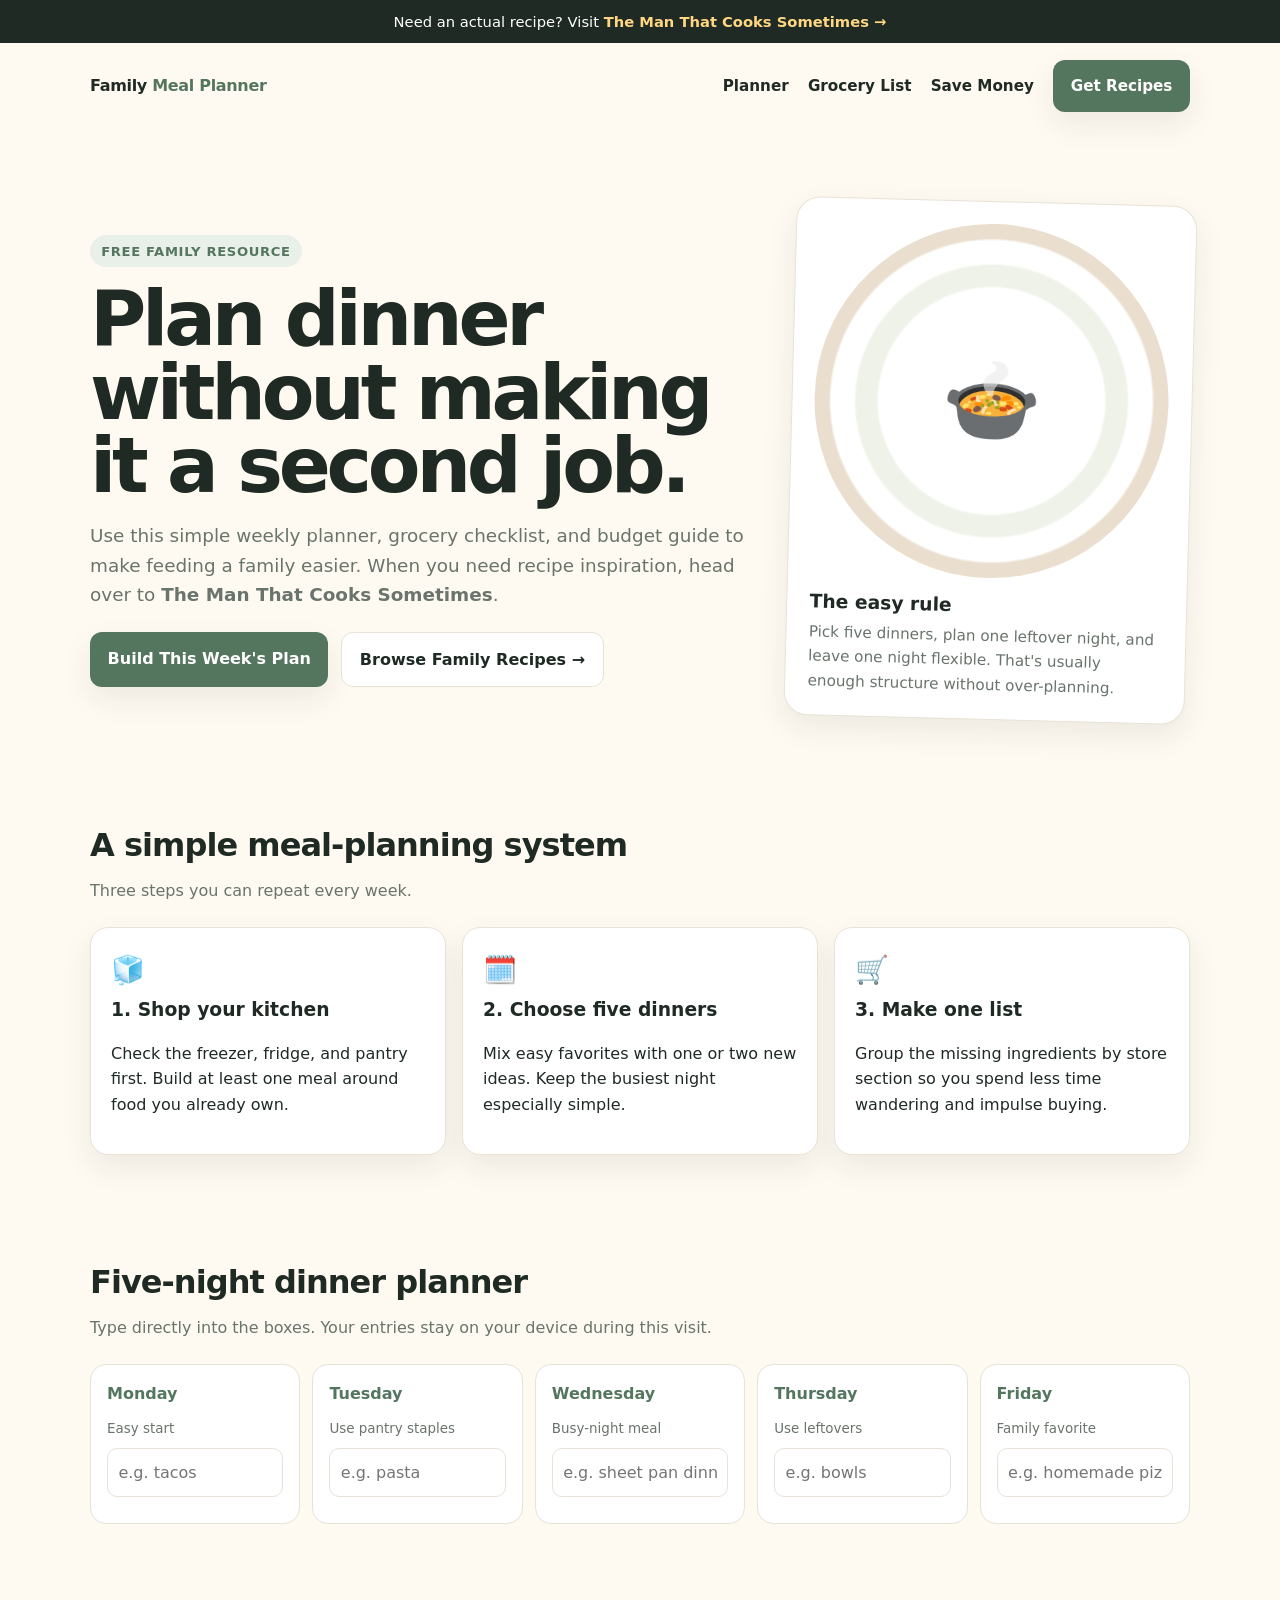
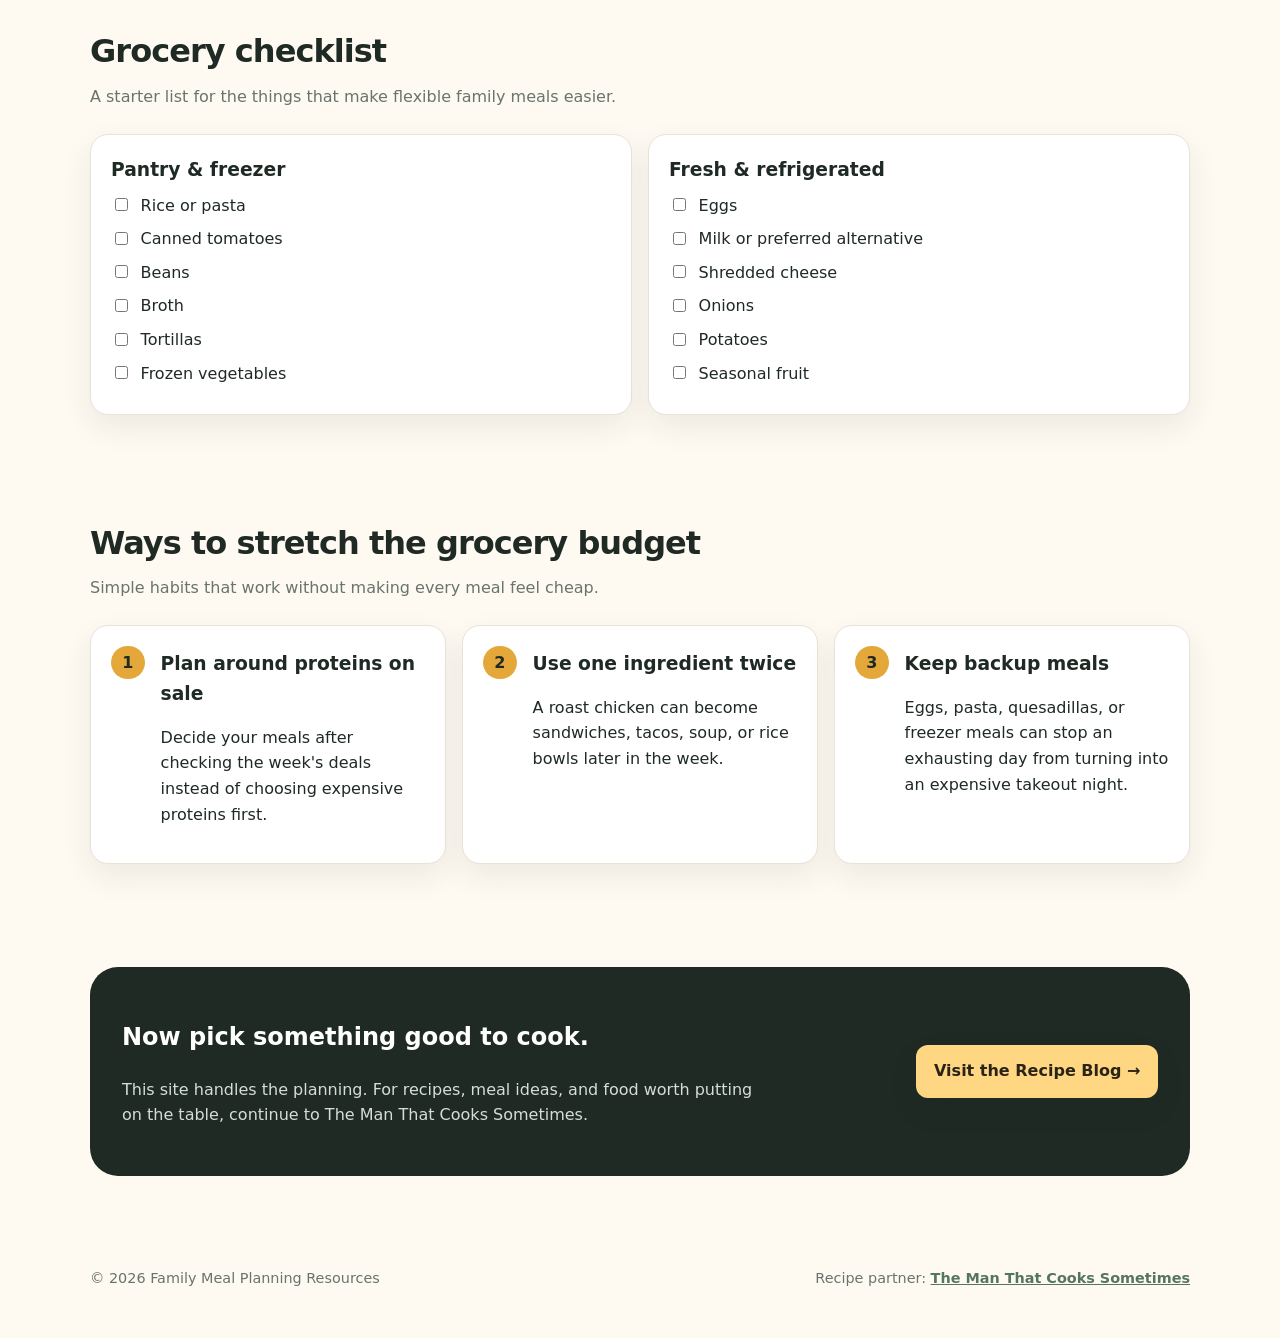
==== index.html @ e5d4d23c "Add files via upload" ====
<!doctype html>
<html lang="en">
<head>
  <meta charset="utf-8" />
  <meta name="viewport" content="width=device-width,initial-scale=1" />
  <title>Family Meal Planning Resources | Easy, Budget-Friendly Weekly Planning</title>
  <meta name="description" content="Free family meal planning resources: a weekly dinner planner, grocery checklist, budget tips, pantry staples, and links to family-friendly recipes." />
  <meta name="robots" content="index,follow" />
  <link rel="canonical" href="https://YOUR-GITHUB-USERNAME.github.io/family-meal-planning/" />
  <meta property="og:title" content="Family Meal Planning Resources" />
  <meta property="og:description" content="Simple, useful tools for planning family meals, saving money, and making grocery shopping easier." />
  <meta property="og:type" content="website" />
  <style>
    :root{--ink:#1f2a24;--muted:#68746c;--cream:#fffaf1;--card:#ffffff;--sage:#55765e;--sage2:#e9f0ea;--gold:#e4a83a;--line:#e8e2d7;--shadow:0 12px 30px rgba(31,42,36,.08)}
    *{box-sizing:border-box}html{scroll-behavior:smooth}body{margin:0;font-family:Inter,ui-sans-serif,system-ui,-apple-system,BlinkMacSystemFont,"Segoe UI",sans-serif;background:var(--cream);color:var(--ink);line-height:1.6}
    a{color:inherit}.wrap{width:min(1100px,92%);margin:auto}.topbar{background:var(--ink);color:#fff;text-align:center;padding:.6rem 1rem;font-size:.92rem}.topbar a{color:#ffd782;font-weight:700;text-decoration:none}
    nav{display:flex;align-items:center;justify-content:space-between;padding:1.1rem 0}.brand{font-weight:900;letter-spacing:-.02em}.brand span{color:var(--sage)}.navlinks{display:flex;gap:1.2rem;align-items:center}.navlinks a{text-decoration:none;font-weight:700;font-size:.95rem}.btn{display:inline-block;background:var(--sage);color:#fff;text-decoration:none;font-weight:800;padding:.85rem 1.1rem;border-radius:12px;box-shadow:var(--shadow)}
    .hero{padding:4.5rem 0 3rem}.hero-grid{display:grid;grid-template-columns:1.25fr .75fr;gap:2rem;align-items:center}.eyebrow{display:inline-block;background:var(--sage2);color:var(--sage);font-weight:900;padding:.35rem .7rem;border-radius:999px;font-size:.82rem;text-transform:uppercase;letter-spacing:.05em}.hero h1{font-size:clamp(2.5rem,6vw,5.2rem);line-height:.96;letter-spacing:-.055em;margin:.9rem 0 1.1rem;max-width:850px}.hero p{font-size:1.15rem;color:var(--muted);max-width:700px}.hero-actions{display:flex;gap:.8rem;flex-wrap:wrap;margin-top:1.4rem}.btn.alt{background:#fff;color:var(--ink);border:1px solid var(--line);box-shadow:none}
    .hero-card{background:var(--card);border:1px solid var(--line);border-radius:24px;padding:1.4rem;box-shadow:var(--shadow);transform:rotate(1.5deg)}.plate{aspect-ratio:1;border-radius:50%;background:radial-gradient(circle at center,#fff 0 45%,#eef2e9 46% 54%,#fff 55% 64%,#eadfcf 65%);display:grid;place-items:center;font-size:5rem}.hero-card h3{margin:.8rem 0 .2rem}.hero-card p{font-size:.95rem;margin:0}
    section{padding:3.2rem 0}.section-title{font-size:2rem;letter-spacing:-.03em;margin:0 0 .4rem}.section-sub{color:var(--muted);margin:0 0 1.5rem}.grid3{display:grid;grid-template-columns:repeat(3,1fr);gap:1rem}.card{background:var(--card);border:1px solid var(--line);border-radius:18px;padding:1.25rem;box-shadow:var(--shadow)}.card h3{margin:.2rem 0 .4rem}.icon{font-size:1.7rem}
    .planner{display:grid;grid-template-columns:repeat(5,1fr);gap:.75rem}.day{background:#fff;border:1px solid var(--line);border-radius:16px;padding:1rem;min-height:160px}.day strong{display:block;color:var(--sage);margin-bottom:.5rem}.day input{width:100%;border:1px solid var(--line);border-radius:10px;padding:.65rem;margin-top:.5rem;font:inherit}.hint{font-size:.84rem;color:var(--muted)}
    .checklist{display:grid;grid-template-columns:repeat(2,1fr);gap:1rem}.group h3{margin-top:0}.check{display:flex;gap:.6rem;align-items:flex-start;margin:.5rem 0}.check input{margin-top:.35rem}
    .tips{counter-reset:tips}.tip{display:flex;gap:1rem;align-items:flex-start}.tip::before{counter-increment:tips;content:counter(tips);flex:0 0 2.1rem;height:2.1rem;border-radius:50%;background:var(--gold);display:grid;place-items:center;font-weight:900}
    .cta{background:var(--ink);color:#fff;border-radius:28px;padding:2rem;display:flex;justify-content:space-between;gap:1.5rem;align-items:center}.cta p{color:#d6ddd8;max-width:650px}.cta .btn{background:#ffd782;color:#2a2418}
    footer{padding:2.5rem 0 3rem;color:var(--muted);font-size:.9rem}.footer-grid{display:flex;justify-content:space-between;gap:1rem;flex-wrap:wrap}.footer-grid a{color:var(--sage);font-weight:700}
    @media(max-width:850px){.hero-grid,.grid3{grid-template-columns:1fr}.planner{grid-template-columns:1fr 1fr}.hero-card{max-width:440px}.navlinks a:not(.btn){display:none}.cta{align-items:flex-start;flex-direction:column}}
    @media(max-width:560px){.planner,.checklist{grid-template-columns:1fr}.hero{padding-top:2rem}.hero h1{font-size:3rem}}
  </style>
</head>
<body>
  <div class="topbar">Need an actual recipe? Visit <a href="https://themanthatcookssometimes.blogspot.com/" target="_blank" rel="noopener">The Man That Cooks Sometimes →</a></div>
  <div class="wrap">
    <nav>
      <div class="brand">Family <span>Meal Planner</span></div>
      <div class="navlinks">
        <a href="#planner">Planner</a><a href="#grocery">Grocery List</a><a href="#tips">Save Money</a>
        <a class="btn" href="https://themanthatcookssometimes.blogspot.com/" target="_blank" rel="noopener">Get Recipes</a>
      </div>
    </nav>
  </div>

  <main>
    <header class="hero">
      <div class="wrap hero-grid">
        <div>
          <span class="eyebrow">Free family resource</span>
          <h1>Plan dinner without making it a second job.</h1>
          <p>Use this simple weekly planner, grocery checklist, and budget guide to make feeding a family easier. When you need recipe inspiration, head over to <strong>The Man That Cooks Sometimes</strong>.</p>
          <div class="hero-actions">
            <a class="btn" href="#planner">Build This Week's Plan</a>
            <a class="btn alt" href="https://themanthatcookssometimes.blogspot.com/" target="_blank" rel="noopener">Browse Family Recipes →</a>
          </div>
        </div>
        <aside class="hero-card">
          <div class="plate" aria-hidden="true">🍲</div>
          <h3>The easy rule</h3>
          <p>Pick five dinners, plan one leftover night, and leave one night flexible. That's usually enough structure without over-planning.</p>
        </aside>
      </div>
    </header>

    <section>
      <div class="wrap">
        <h2 class="section-title">A simple meal-planning system</h2>
        <p class="section-sub">Three steps you can repeat every week.</p>
        <div class="grid3">
          <article class="card"><div class="icon">🧊</div><h3>1. Shop your kitchen</h3><p>Check the freezer, fridge, and pantry first. Build at least one meal around food you already own.</p></article>
          <article class="card"><div class="icon">🗓️</div><h3>2. Choose five dinners</h3><p>Mix easy favorites with one or two new ideas. Keep the busiest night especially simple.</p></article>
          <article class="card"><div class="icon">🛒</div><h3>3. Make one list</h3><p>Group the missing ingredients by store section so you spend less time wandering and impulse buying.</p></article>
        </div>
      </div>
    </section>

    <section id="planner">
      <div class="wrap">
        <h2 class="section-title">Five-night dinner planner</h2>
        <p class="section-sub">Type directly into the boxes. Your entries stay on your device during this visit.</p>
        <div class="planner">
          <div class="day"><strong>Monday</strong><span class="hint">Easy start</span><input aria-label="Monday meal" placeholder="e.g. tacos"></div>
          <div class="day"><strong>Tuesday</strong><span class="hint">Use pantry staples</span><input aria-label="Tuesday meal" placeholder="e.g. pasta"></div>
          <div class="day"><strong>Wednesday</strong><span class="hint">Busy-night meal</span><input aria-label="Wednesday meal" placeholder="e.g. sheet pan dinner"></div>
          <div class="day"><strong>Thursday</strong><span class="hint">Use leftovers</span><input aria-label="Thursday meal" placeholder="e.g. bowls"></div>
          <div class="day"><strong>Friday</strong><span class="hint">Family favorite</span><input aria-label="Friday meal" placeholder="e.g. homemade pizza"></div>
        </div>
      </div>
    </section>

    <section id="grocery">
      <div class="wrap">
        <h2 class="section-title">Grocery checklist</h2>
        <p class="section-sub">A starter list for the things that make flexible family meals easier.</p>
        <div class="checklist">
          <div class="card group"><h3>Pantry & freezer</h3>
            <label class="check"><input type="checkbox"> Rice or pasta</label>
            <label class="check"><input type="checkbox"> Canned tomatoes</label>
            <label class="check"><input type="checkbox"> Beans</label>
            <label class="check"><input type="checkbox"> Broth</label>
            <label class="check"><input type="checkbox"> Tortillas</label>
            <label class="check"><input type="checkbox"> Frozen vegetables</label>
          </div>
          <div class="card group"><h3>Fresh & refrigerated</h3>
            <label class="check"><input type="checkbox"> Eggs</label>
            <label class="check"><input type="checkbox"> Milk or preferred alternative</label>
            <label class="check"><input type="checkbox"> Shredded cheese</label>
            <label class="check"><input type="checkbox"> Onions</label>
            <label class="check"><input type="checkbox"> Potatoes</label>
            <label class="check"><input type="checkbox"> Seasonal fruit</label>
          </div>
        </div>
      </div>
    </section>

    <section id="tips">
      <div class="wrap">
        <h2 class="section-title">Ways to stretch the grocery budget</h2>
        <p class="section-sub">Simple habits that work without making every meal feel cheap.</p>
        <div class="grid3 tips">
          <article class="card tip"><div><h3>Plan around proteins on sale</h3><p>Decide your meals after checking the week's deals instead of choosing expensive proteins first.</p></div></article>
          <article class="card tip"><div><h3>Use one ingredient twice</h3><p>A roast chicken can become sandwiches, tacos, soup, or rice bowls later in the week.</p></div></article>
          <article class="card tip"><div><h3>Keep backup meals</h3><p>Eggs, pasta, quesadillas, or freezer meals can stop an exhausting day from turning into an expensive takeout night.</p></div></article>
        </div>
      </div>
    </section>

    <section>
      <div class="wrap">
        <div class="cta">
          <div><h2>Now pick something good to cook.</h2><p>This site handles the planning. For recipes, meal ideas, and food worth putting on the table, continue to The Man That Cooks Sometimes.</p></div>
          <a class="btn" href="https://themanthatcookssometimes.blogspot.com/" target="_blank" rel="noopener">Visit the Recipe Blog →</a>
        </div>
      </div>
    </section>
  </main>

  <footer>
    <div class="wrap footer-grid">
      <span>© 2026 Family Meal Planning Resources</span>
      <span>Recipe partner: <a href="https://themanthatcookssometimes.blogspot.com/" target="_blank" rel="noopener">The Man That Cooks Sometimes</a></span>
    </div>
  </footer>
</body>
</html>
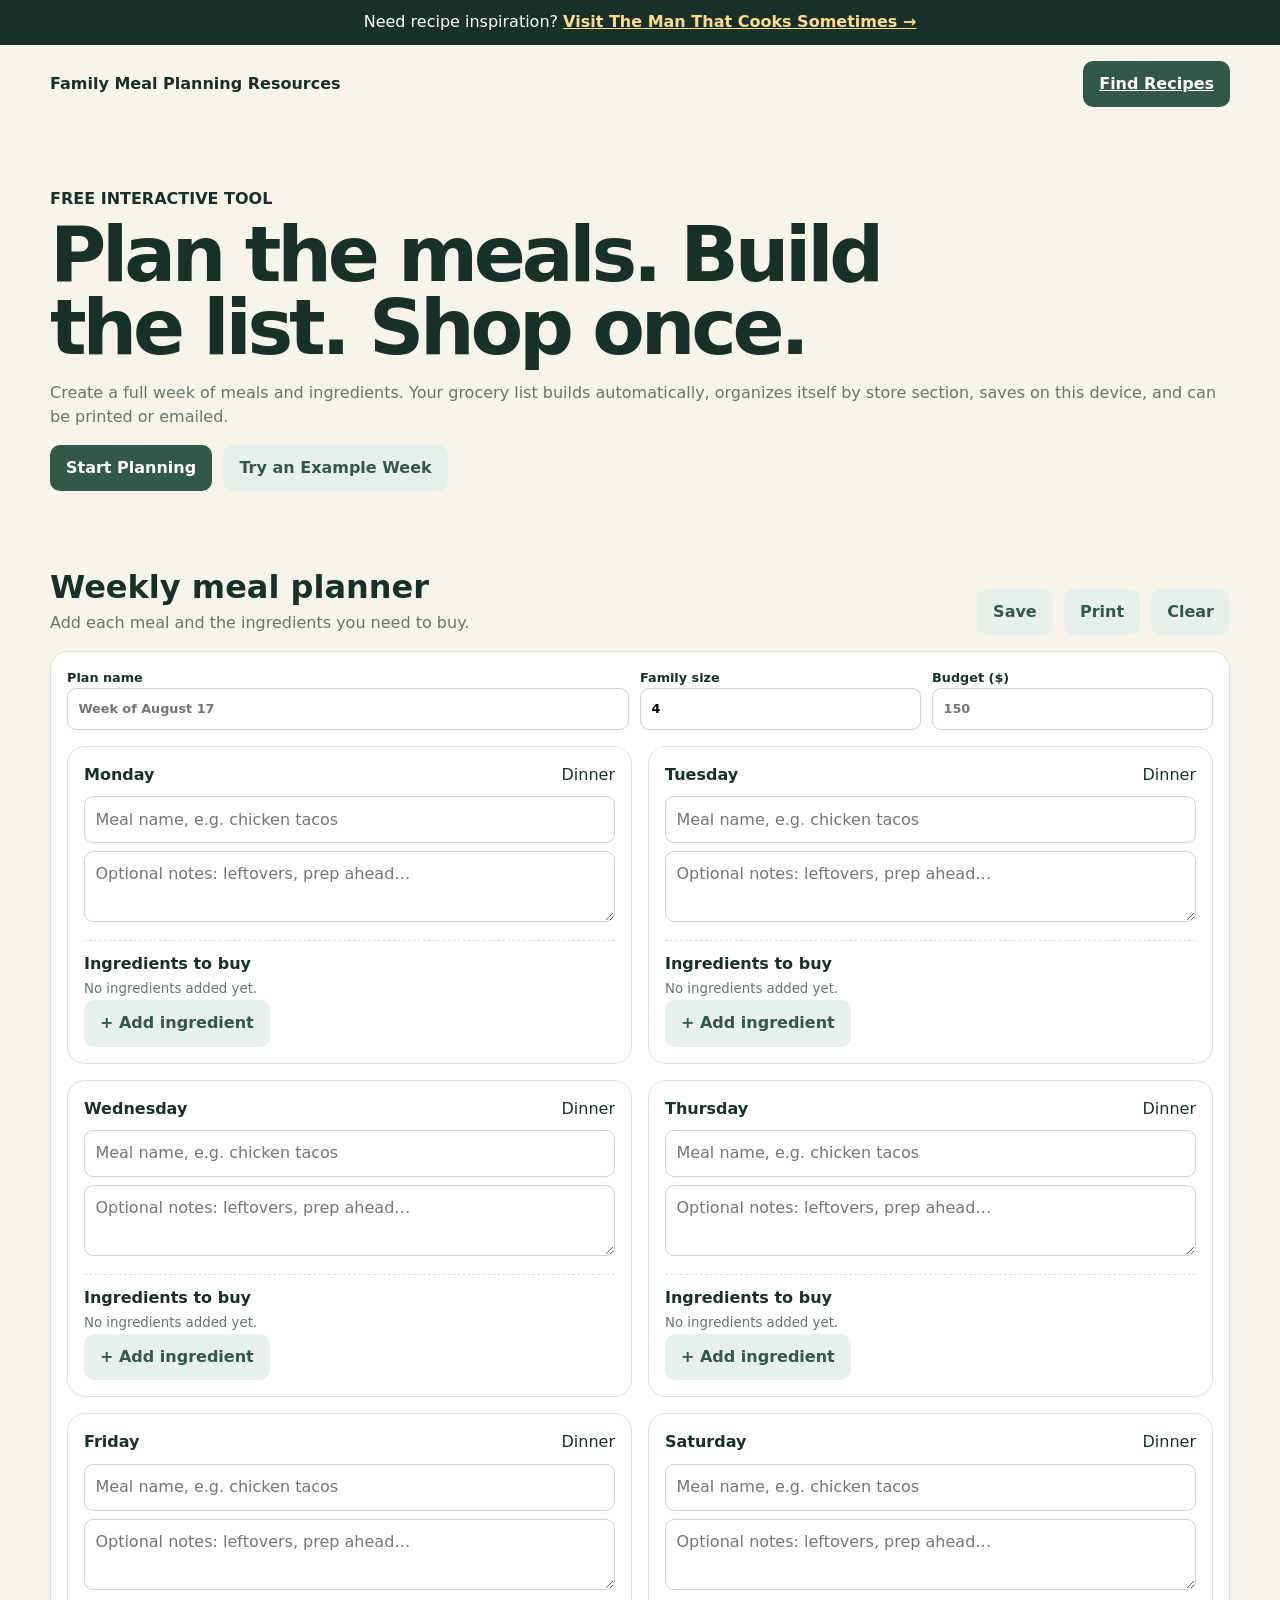
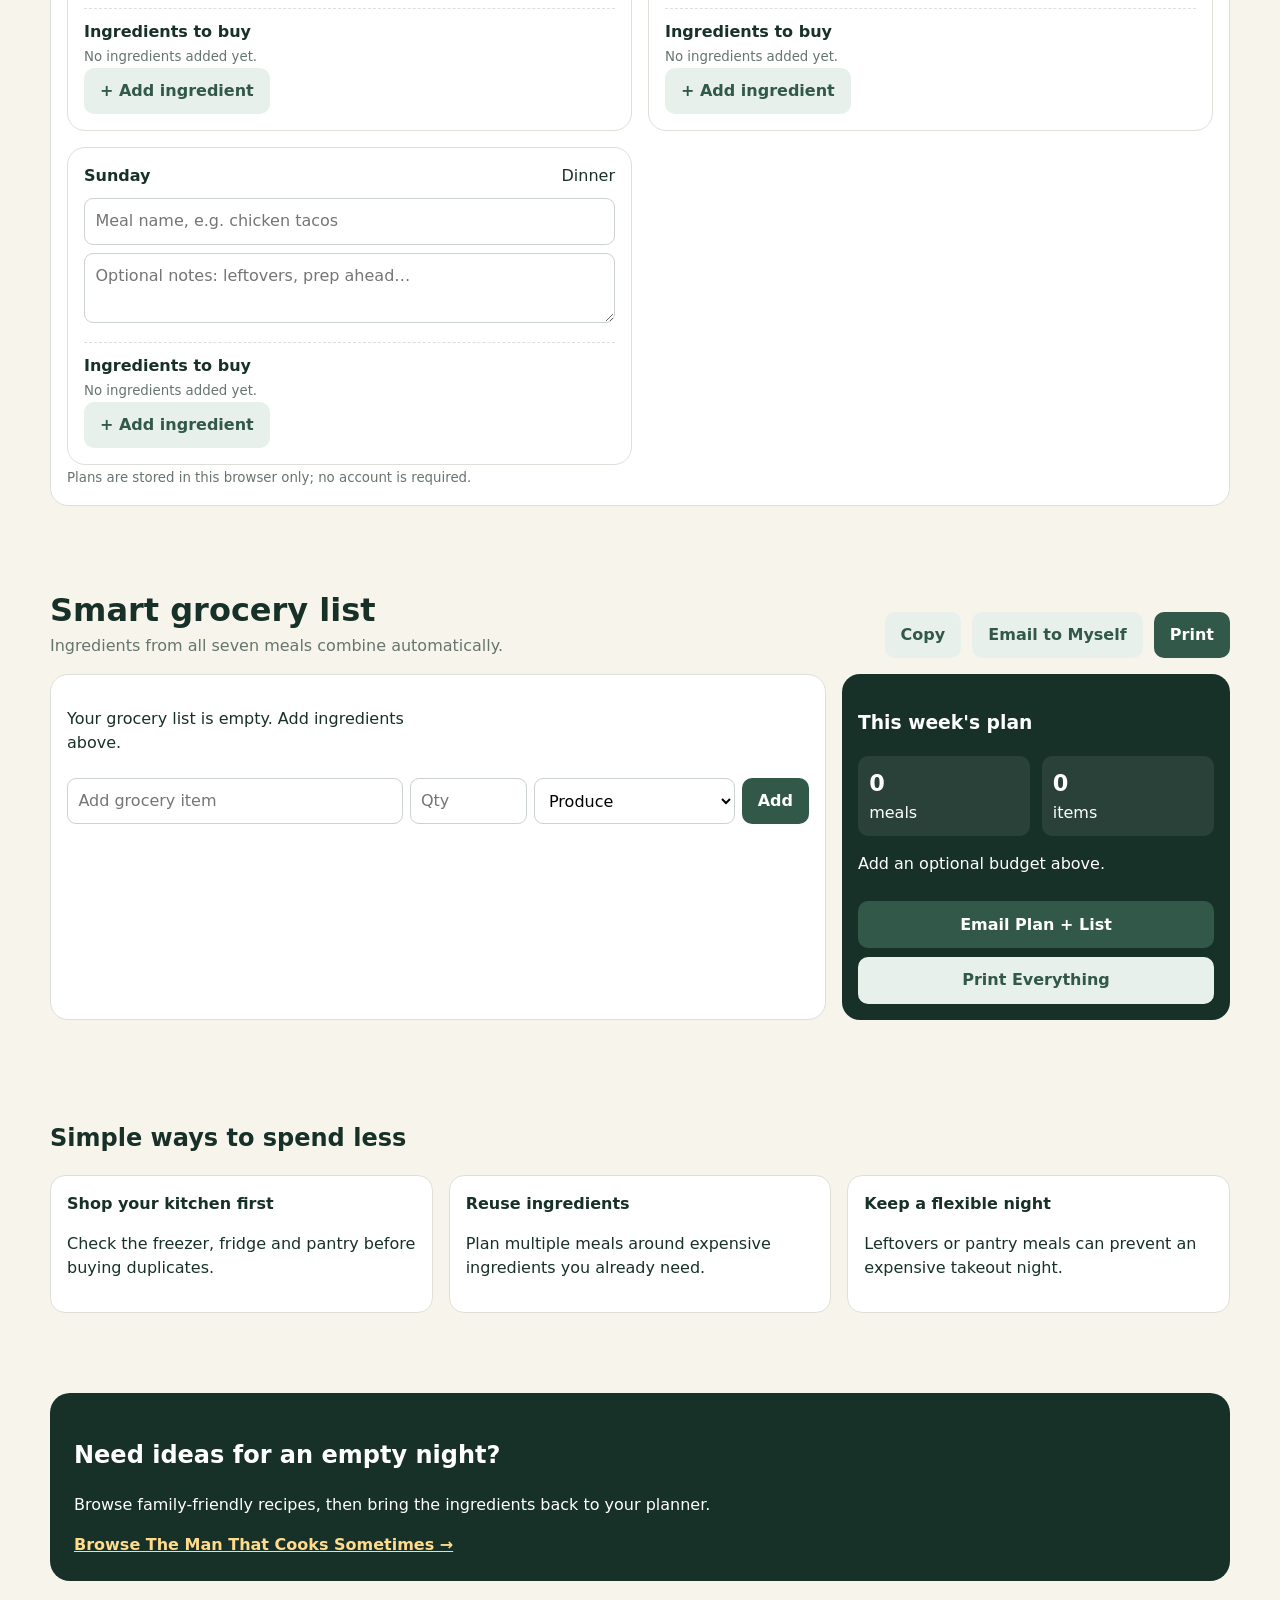
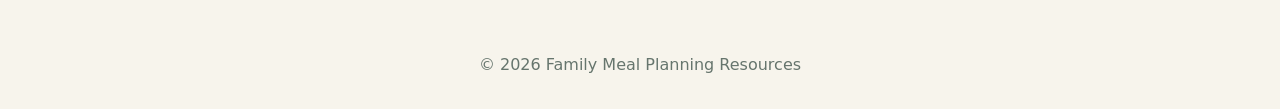
==== commit 1d7a26b7: "Upgrade site to interactive meal planning app" ====
--- a/index.html
+++ b/index.html
@@ -1,142 +1 @@
-<!doctype html>
-<html lang="en">
-<head>
-  <meta charset="utf-8" />
-  <meta name="viewport" content="width=device-width,initial-scale=1" />
-  <title>Family Meal Planning Resources | Easy, Budget-Friendly Weekly Planning</title>
-  <meta name="description" content="Free family meal planning resources: a weekly dinner planner, grocery checklist, budget tips, pantry staples, and links to family-friendly recipes." />
-  <meta name="robots" content="index,follow" />
-  <link rel="canonical" href="https://YOUR-GITHUB-USERNAME.github.io/family-meal-planning/" />
-  <meta property="og:title" content="Family Meal Planning Resources" />
-  <meta property="og:description" content="Simple, useful tools for planning family meals, saving money, and making grocery shopping easier." />
-  <meta property="og:type" content="website" />
-  <style>
-    :root{--ink:#1f2a24;--muted:#68746c;--cream:#fffaf1;--card:#ffffff;--sage:#55765e;--sage2:#e9f0ea;--gold:#e4a83a;--line:#e8e2d7;--shadow:0 12px 30px rgba(31,42,36,.08)}
-    *{box-sizing:border-box}html{scroll-behavior:smooth}body{margin:0;font-family:Inter,ui-sans-serif,system-ui,-apple-system,BlinkMacSystemFont,"Segoe UI",sans-serif;background:var(--cream);color:var(--ink);line-height:1.6}
-    a{color:inherit}.wrap{width:min(1100px,92%);margin:auto}.topbar{background:var(--ink);color:#fff;text-align:center;padding:.6rem 1rem;font-size:.92rem}.topbar a{color:#ffd782;font-weight:700;text-decoration:none}
-    nav{display:flex;align-items:center;justify-content:space-between;padding:1.1rem 0}.brand{font-weight:900;letter-spacing:-.02em}.brand span{color:var(--sage)}.navlinks{display:flex;gap:1.2rem;align-items:center}.navlinks a{text-decoration:none;font-weight:700;font-size:.95rem}.btn{display:inline-block;background:var(--sage);color:#fff;text-decoration:none;font-weight:800;padding:.85rem 1.1rem;border-radius:12px;box-shadow:var(--shadow)}
-    .hero{padding:4.5rem 0 3rem}.hero-grid{display:grid;grid-template-columns:1.25fr .75fr;gap:2rem;align-items:center}.eyebrow{display:inline-block;background:var(--sage2);color:var(--sage);font-weight:900;padding:.35rem .7rem;border-radius:999px;font-size:.82rem;text-transform:uppercase;letter-spacing:.05em}.hero h1{font-size:clamp(2.5rem,6vw,5.2rem);line-height:.96;letter-spacing:-.055em;margin:.9rem 0 1.1rem;max-width:850px}.hero p{font-size:1.15rem;color:var(--muted);max-width:700px}.hero-actions{display:flex;gap:.8rem;flex-wrap:wrap;margin-top:1.4rem}.btn.alt{background:#fff;color:var(--ink);border:1px solid var(--line);box-shadow:none}
-    .hero-card{background:var(--card);border:1px solid var(--line);border-radius:24px;padding:1.4rem;box-shadow:var(--shadow);transform:rotate(1.5deg)}.plate{aspect-ratio:1;border-radius:50%;background:radial-gradient(circle at center,#fff 0 45%,#eef2e9 46% 54%,#fff 55% 64%,#eadfcf 65%);display:grid;place-items:center;font-size:5rem}.hero-card h3{margin:.8rem 0 .2rem}.hero-card p{font-size:.95rem;margin:0}
-    section{padding:3.2rem 0}.section-title{font-size:2rem;letter-spacing:-.03em;margin:0 0 .4rem}.section-sub{color:var(--muted);margin:0 0 1.5rem}.grid3{display:grid;grid-template-columns:repeat(3,1fr);gap:1rem}.card{background:var(--card);border:1px solid var(--line);border-radius:18px;padding:1.25rem;box-shadow:var(--shadow)}.card h3{margin:.2rem 0 .4rem}.icon{font-size:1.7rem}
-    .planner{display:grid;grid-template-columns:repeat(5,1fr);gap:.75rem}.day{background:#fff;border:1px solid var(--line);border-radius:16px;padding:1rem;min-height:160px}.day strong{display:block;color:var(--sage);margin-bottom:.5rem}.day input{width:100%;border:1px solid var(--line);border-radius:10px;padding:.65rem;margin-top:.5rem;font:inherit}.hint{font-size:.84rem;color:var(--muted)}
-    .checklist{display:grid;grid-template-columns:repeat(2,1fr);gap:1rem}.group h3{margin-top:0}.check{display:flex;gap:.6rem;align-items:flex-start;margin:.5rem 0}.check input{margin-top:.35rem}
-    .tips{counter-reset:tips}.tip{display:flex;gap:1rem;align-items:flex-start}.tip::before{counter-increment:tips;content:counter(tips);flex:0 0 2.1rem;height:2.1rem;border-radius:50%;background:var(--gold);display:grid;place-items:center;font-weight:900}
-    .cta{background:var(--ink);color:#fff;border-radius:28px;padding:2rem;display:flex;justify-content:space-between;gap:1.5rem;align-items:center}.cta p{color:#d6ddd8;max-width:650px}.cta .btn{background:#ffd782;color:#2a2418}
-    footer{padding:2.5rem 0 3rem;color:var(--muted);font-size:.9rem}.footer-grid{display:flex;justify-content:space-between;gap:1rem;flex-wrap:wrap}.footer-grid a{color:var(--sage);font-weight:700}
-    @media(max-width:850px){.hero-grid,.grid3{grid-template-columns:1fr}.planner{grid-template-columns:1fr 1fr}.hero-card{max-width:440px}.navlinks a:not(.btn){display:none}.cta{align-items:flex-start;flex-direction:column}}
-    @media(max-width:560px){.planner,.checklist{grid-template-columns:1fr}.hero{padding-top:2rem}.hero h1{font-size:3rem}}
-  </style>
-</head>
-<body>
-  <div class="topbar">Need an actual recipe? Visit <a href="https://themanthatcookssometimes.blogspot.com/" target="_blank" rel="noopener">The Man That Cooks Sometimes →</a></div>
-  <div class="wrap">
-    <nav>
-      <div class="brand">Family <span>Meal Planner</span></div>
-      <div class="navlinks">
-        <a href="#planner">Planner</a><a href="#grocery">Grocery List</a><a href="#tips">Save Money</a>
-        <a class="btn" href="https://themanthatcookssometimes.blogspot.com/" target="_blank" rel="noopener">Get Recipes</a>
-      </div>
-    </nav>
-  </div>
-
-  <main>
-    <header class="hero">
-      <div class="wrap hero-grid">
-        <div>
-          <span class="eyebrow">Free family resource</span>
-          <h1>Plan dinner without making it a second job.</h1>
-          <p>Use this simple weekly planner, grocery checklist, and budget guide to make feeding a family easier. When you need recipe inspiration, head over to <strong>The Man That Cooks Sometimes</strong>.</p>
-          <div class="hero-actions">
-            <a class="btn" href="#planner">Build This Week's Plan</a>
-            <a class="btn alt" href="https://themanthatcookssometimes.blogspot.com/" target="_blank" rel="noopener">Browse Family Recipes →</a>
-          </div>
-        </div>
-        <aside class="hero-card">
-          <div class="plate" aria-hidden="true">🍲</div>
-          <h3>The easy rule</h3>
-          <p>Pick five dinners, plan one leftover night, and leave one night flexible. That's usually enough structure without over-planning.</p>
-        </aside>
-      </div>
-    </header>
-
-    <section>
-      <div class="wrap">
-        <h2 class="section-title">A simple meal-planning system</h2>
-        <p class="section-sub">Three steps you can repeat every week.</p>
-        <div class="grid3">
-          <article class="card"><div class="icon">🧊</div><h3>1. Shop your kitchen</h3><p>Check the freezer, fridge, and pantry first. Build at least one meal around food you already own.</p></article>
-          <article class="card"><div class="icon">🗓️</div><h3>2. Choose five dinners</h3><p>Mix easy favorites with one or two new ideas. Keep the busiest night especially simple.</p></article>
-          <article class="card"><div class="icon">🛒</div><h3>3. Make one list</h3><p>Group the missing ingredients by store section so you spend less time wandering and impulse buying.</p></article>
-        </div>
-      </div>
-    </section>
-
-    <section id="planner">
-      <div class="wrap">
-        <h2 class="section-title">Five-night dinner planner</h2>
-        <p class="section-sub">Type directly into the boxes. Your entries stay on your device during this visit.</p>
-        <div class="planner">
-          <div class="day"><strong>Monday</strong><span class="hint">Easy start</span><input aria-label="Monday meal" placeholder="e.g. tacos"></div>
-          <div class="day"><strong>Tuesday</strong><span class="hint">Use pantry staples</span><input aria-label="Tuesday meal" placeholder="e.g. pasta"></div>
-          <div class="day"><strong>Wednesday</strong><span class="hint">Busy-night meal</span><input aria-label="Wednesday meal" placeholder="e.g. sheet pan dinner"></div>
-          <div class="day"><strong>Thursday</strong><span class="hint">Use leftovers</span><input aria-label="Thursday meal" placeholder="e.g. bowls"></div>
-          <div class="day"><strong>Friday</strong><span class="hint">Family favorite</span><input aria-label="Friday meal" placeholder="e.g. homemade pizza"></div>
-        </div>
-      </div>
-    </section>
-
-    <section id="grocery">
-      <div class="wrap">
-        <h2 class="section-title">Grocery checklist</h2>
-        <p class="section-sub">A starter list for the things that make flexible family meals easier.</p>
-        <div class="checklist">
-          <div class="card group"><h3>Pantry & freezer</h3>
-            <label class="check"><input type="checkbox"> Rice or pasta</label>
-            <label class="check"><input type="checkbox"> Canned tomatoes</label>
-            <label class="check"><input type="checkbox"> Beans</label>
-            <label class="check"><input type="checkbox"> Broth</label>
-            <label class="check"><input type="checkbox"> Tortillas</label>
-            <label class="check"><input type="checkbox"> Frozen vegetables</label>
-          </div>
-          <div class="card group"><h3>Fresh & refrigerated</h3>
-            <label class="check"><input type="checkbox"> Eggs</label>
-            <label class="check"><input type="checkbox"> Milk or preferred alternative</label>
-            <label class="check"><input type="checkbox"> Shredded cheese</label>
-            <label class="check"><input type="checkbox"> Onions</label>
-            <label class="check"><input type="checkbox"> Potatoes</label>
-            <label class="check"><input type="checkbox"> Seasonal fruit</label>
-          </div>
-        </div>
-      </div>
-    </section>
-
-    <section id="tips">
-      <div class="wrap">
-        <h2 class="section-title">Ways to stretch the grocery budget</h2>
-        <p class="section-sub">Simple habits that work without making every meal feel cheap.</p>
-        <div class="grid3 tips">
-          <article class="card tip"><div><h3>Plan around proteins on sale</h3><p>Decide your meals after checking the week's deals instead of choosing expensive proteins first.</p></div></article>
-          <article class="card tip"><div><h3>Use one ingredient twice</h3><p>A roast chicken can become sandwiches, tacos, soup, or rice bowls later in the week.</p></div></article>
-          <article class="card tip"><div><h3>Keep backup meals</h3><p>Eggs, pasta, quesadillas, or freezer meals can stop an exhausting day from turning into an expensive takeout night.</p></div></article>
-        </div>
-      </div>
-    </section>
-
-    <section>
-      <div class="wrap">
-        <div class="cta">
-          <div><h2>Now pick something good to cook.</h2><p>This site handles the planning. For recipes, meal ideas, and food worth putting on the table, continue to The Man That Cooks Sometimes.</p></div>
-          <a class="btn" href="https://themanthatcookssometimes.blogspot.com/" target="_blank" rel="noopener">Visit the Recipe Blog →</a>
-        </div>
-      </div>
-    </section>
-  </main>
-
-  <footer>
-    <div class="wrap footer-grid">
-      <span>© 2026 Family Meal Planning Resources</span>
-      <span>Recipe partner: <a href="https://themanthatcookssometimes.blogspot.com/" target="_blank" rel="noopener">The Man That Cooks Sometimes</a></span>
-    </div>
-  </footer>
-</body>
-</html>
+<!doctype html><html lang="en"><head><meta charset="utf-8"><meta name="viewport" content="width=device-width,initial-scale=1"><title>Free Family Meal Planner & Grocery List | Plan, Print & Email</title><meta name="description" content="Free interactive family meal planner that turns weekly meals into an organized grocery list you can print or email."><style>:root{--ink:#183128;--muted:#66756d;--bg:#f7f4ec;--card:#fff;--green:#315849;--lite:#e8f0eb;--line:#dedfd8}*{box-sizing:border-box}body{margin:0;font:16px system-ui,sans-serif;background:var(--bg);color:var(--ink);line-height:1.5}button,input,select,textarea{font:inherit}button{cursor:pointer}.wrap{width:min(1180px,93%);margin:auto}.topbar{background:var(--ink);color:#fff;text-align:center;padding:.65rem}.topbar a{color:#ffdb8b;font-weight:800}.nav{display:flex;justify-content:space-between;align-items:center;padding:1rem 0}.brand{font-weight:900}.btn,.btn2,.small-btn,.icon-btn{border:0;border-radius:10px;padding:.7rem 1rem;font-weight:800}.btn{background:var(--green);color:#fff}.btn2,.small-btn{background:var(--lite);color:var(--green)}.hero{padding:4rem 0 2rem}.hero h1{font-size:clamp(2.7rem,6vw,5.5rem);line-height:.95;letter-spacing:-.055em;max-width:900px;margin:.5rem 0}.hero p,.sub,small{color:var(--muted)}.actions{display:flex;gap:.7rem;flex-wrap:wrap;margin-top:1rem}section{padding:2.5rem 0}.head{display:flex;justify-content:space-between;gap:1rem;align-items:end;margin-bottom:1rem}.head h2{font-size:2rem;margin:0}.panel,.meal-card,.grocery-group{background:#fff;border:1px solid var(--line);border-radius:18px;padding:1rem}.setup{display:grid;grid-template-columns:2fr 1fr 1fr;gap:.7rem;margin-bottom:1rem}.setup label{font-size:.8rem;font-weight:800}.setup input,.meal-card input,.meal-card textarea,.ingredient-row input,.ingredient-row select,.add-row input,.add-row select{width:100%;border:1px solid #ccd2cd;border-radius:9px;padding:.65rem;background:#fff}.planner-grid{display:grid;grid-template-columns:1fr 1fr;gap:1rem}.meal-card-header{display:flex;justify-content:space-between;margin-bottom:.6rem}.meal-card textarea{min-height:65px;margin-top:.5rem}.ingredients-box{border-top:1px dashed var(--line);margin-top:.7rem;padding-top:.7rem}.ingredient-row,.add-row{display:grid;grid-template-columns:2fr .7fr 1.2fr auto;gap:.4rem;margin:.4rem 0}.icon-btn{padding:.4rem .7rem;background:#fff0f0;color:#943737}.grocery-shell{display:grid;grid-template-columns:2fr 1fr;gap:1rem}.grocery-groups{display:grid;grid-template-columns:1fr 1fr;gap:.7rem}.grocery-group h3{margin:.1rem 0}.grocery-item{display:grid;grid-template-columns:auto 1fr auto;gap:.5rem;padding:.4rem 0;border-bottom:1px solid #eee}.grocery-item.done span{text-decoration:line-through;color:#999}.summary{background:var(--ink);color:#fff;border-radius:18px;padding:1rem;align-self:start;position:sticky;top:1rem}.stats{display:flex;gap:.7rem}.stat{background:#ffffff14;padding:.7rem;border-radius:10px;flex:1}.stat strong{font-size:1.4rem;display:block}.summary button{width:100%;margin-top:.6rem}.tips{display:grid;grid-template-columns:repeat(3,1fr);gap:1rem}.tip{background:#fff;border:1px solid var(--line);border-radius:15px;padding:1rem}.cta{background:var(--ink);color:#fff;border-radius:20px;padding:1.5rem}.cta a{color:#ffdb8b;font-weight:800}footer{padding:2rem;color:var(--muted);text-align:center}@media(max-width:800px){.planner-grid,.grocery-shell,.tips{grid-template-columns:1fr}.summary{position:static}}@media(max-width:600px){.setup,.grocery-groups{grid-template-columns:1fr}.ingredient-row,.add-row{grid-template-columns:1fr 65px 1fr auto}.head{align-items:start;flex-direction:column}}@media print{.topbar,.nav,.hero,.actions,.small-btn,.icon-btn,.add-row,.head .actions,.cta,footer{display:none!important}body{background:#fff}.grocery-shell{grid-template-columns:1fr}.summary{background:#fff;color:#000;border:1px solid #aaa}.planner-grid,.grocery-groups{grid-template-columns:1fr 1fr}.meal-card{break-inside:avoid}}</style></head><body><div class="topbar">Need recipe inspiration? <a href="https://themanthatcookssometimes.blogspot.com/" target="_blank">Visit The Man That Cooks Sometimes →</a></div><div class="wrap nav"><div class="brand">Family Meal Planning Resources</div><a class="btn" href="https://themanthatcookssometimes.blogspot.com/" target="_blank">Find Recipes</a></div><header class="hero"><div class="wrap"><b>FREE INTERACTIVE TOOL</b><h1>Plan the meals. Build the list. Shop once.</h1><p>Create a full week of meals and ingredients. Your grocery list builds automatically, organizes itself by store section, saves on this device, and can be printed or emailed.</p><div class="actions"><button class="btn" onclick="document.querySelector('#planner').scrollIntoView()">Start Planning</button><button class="btn2" onclick="loadExample()">Try an Example Week</button></div></div></header><main><section id="planner"><div class="wrap"><div class="head"><div><h2>Weekly meal planner</h2><div class="sub">Add each meal and the ingredients you need to buy.</div></div><div class="actions"><button class="btn2" onclick="save(true)">Save</button><button class="btn2" onclick="window.print()">Print</button><button class="btn2" onclick="clearPlan()">Clear</button></div></div><div class="panel"><div class="setup"><label>Plan name<input id="planName" placeholder="Week of August 17"></label><label>Family size<input id="familySize" type="number" min="1" value="4"></label><label>Budget ($)<input id="budget" type="number" min="0" placeholder="150"></label></div><div id="plannerGrid" class="planner-grid"></div><small>Plans are stored in this browser only; no account is required.</small></div></div></section><section id="grocery"><div class="wrap"><div class="head"><div><h2>Smart grocery list</h2><div class="sub">Ingredients from all seven meals combine automatically.</div></div><div class="actions"><button class="btn2" onclick="copyList()">Copy</button><button class="btn2" onclick="emailList()">Email to Myself</button><button class="btn" onclick="window.print()">Print</button></div></div><div class="grocery-shell"><div class="panel"><div id="groceryGroups" class="grocery-groups"></div><div class="add-row"><input id="customItem" placeholder="Add grocery item"><input id="customQty" placeholder="Qty"><select id="customCategory"><option>Produce</option><option>Meat & Seafood</option><option>Dairy & Eggs</option><option>Bakery</option><option>Pantry</option><option>Frozen</option><option>Drinks</option><option>Household</option><option>Other</option></select><button class="btn" onclick="addCustomItem()">Add</button></div></div><aside class="summary"><h3>This week's plan</h3><div class="stats"><div class="stat"><strong id="mealCount">0</strong>meals</div><div class="stat"><strong id="itemCount">0</strong>items</div></div><p id="budgetSummary">Add an optional budget above.</p><button class="btn" onclick="emailList()">Email Plan + List</button><button class="btn2" onclick="window.print()">Print Everything</button></aside></div></div></section><section><div class="wrap"><h2>Simple ways to spend less</h2><div class="tips"><div class="tip"><b>Shop your kitchen first</b><p>Check the freezer, fridge and pantry before buying duplicates.</p></div><div class="tip"><b>Reuse ingredients</b><p>Plan multiple meals around expensive ingredients you already need.</p></div><div class="tip"><b>Keep a flexible night</b><p>Leftovers or pantry meals can prevent an expensive takeout night.</p></div></div></div></section><section><div class="wrap cta"><h2>Need ideas for an empty night?</h2><p>Browse family-friendly recipes, then bring the ingredients back to your planner.</p><a href="https://themanthatcookssometimes.blogspot.com/" target="_blank">Browse The Man That Cooks Sometimes →</a></div></section></main><footer>© 2026 Family Meal Planning Resources</footer><script src="app.js"></script></body></html>
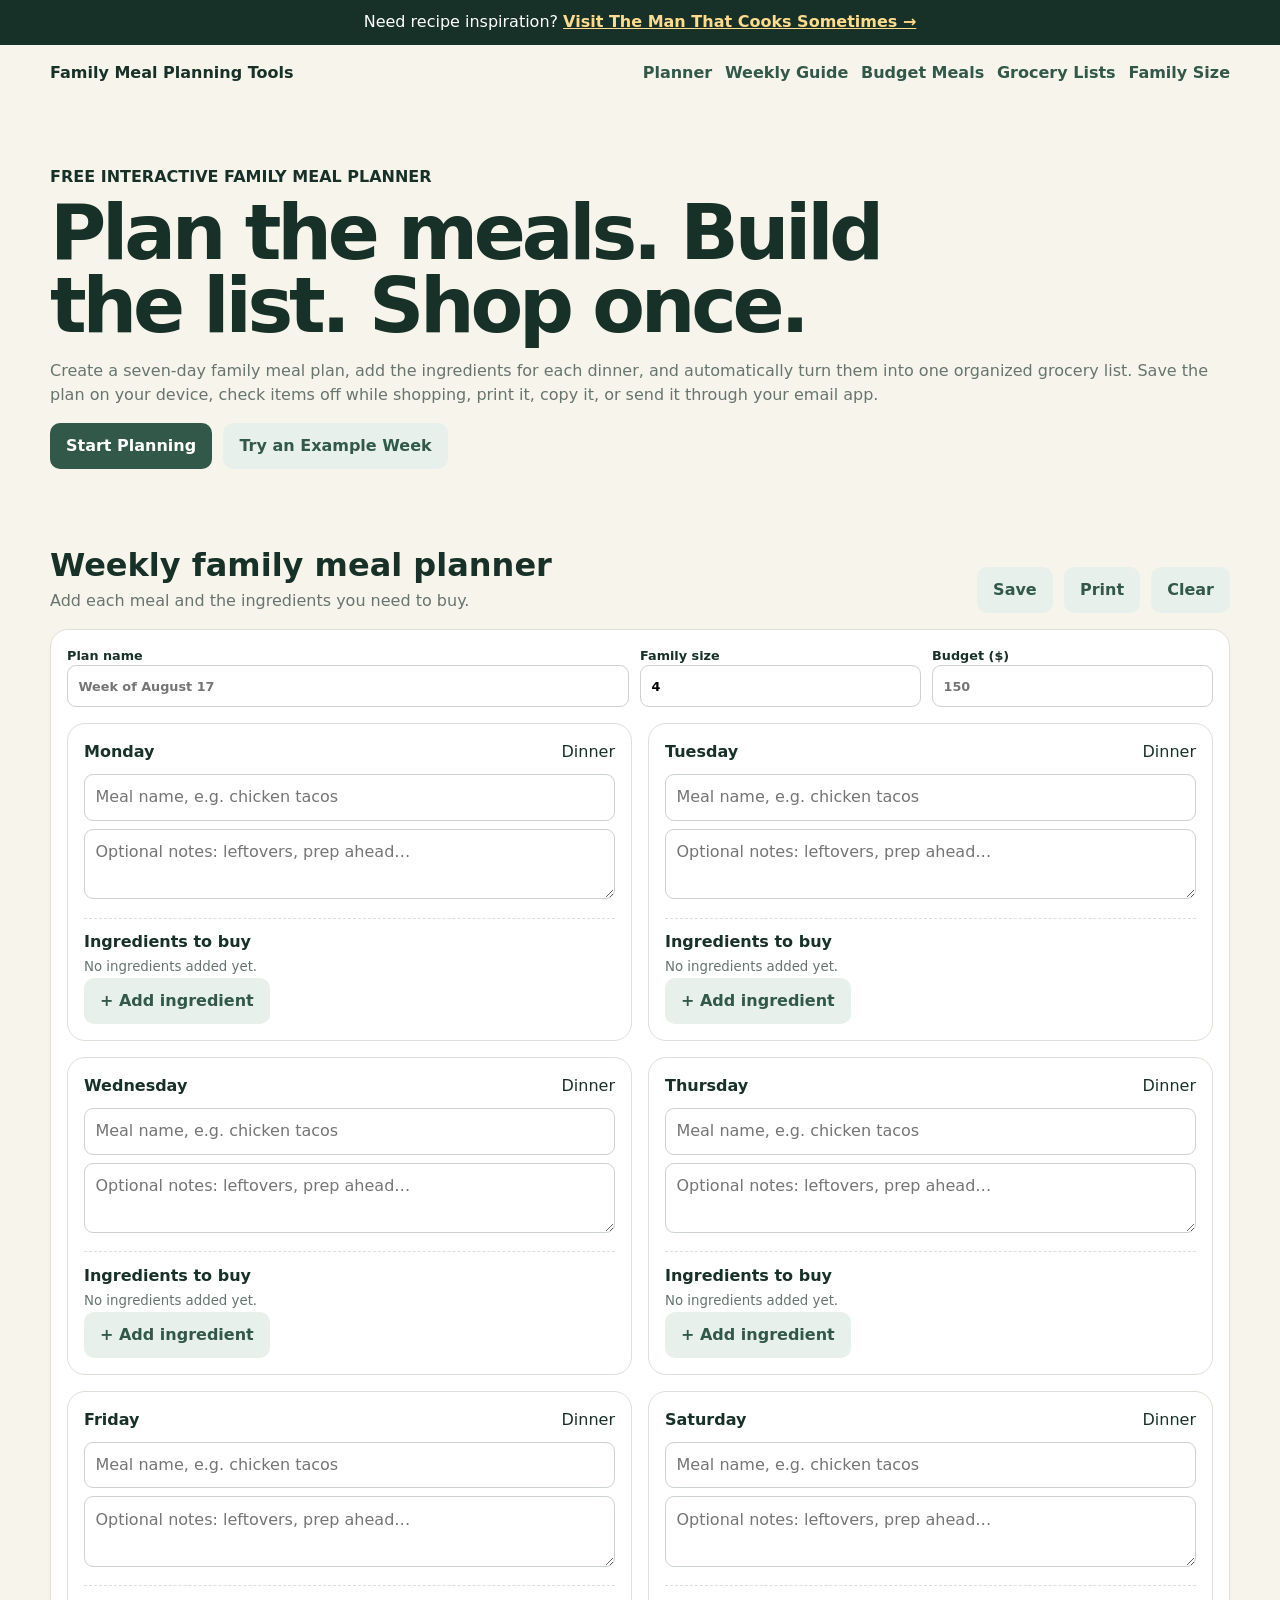
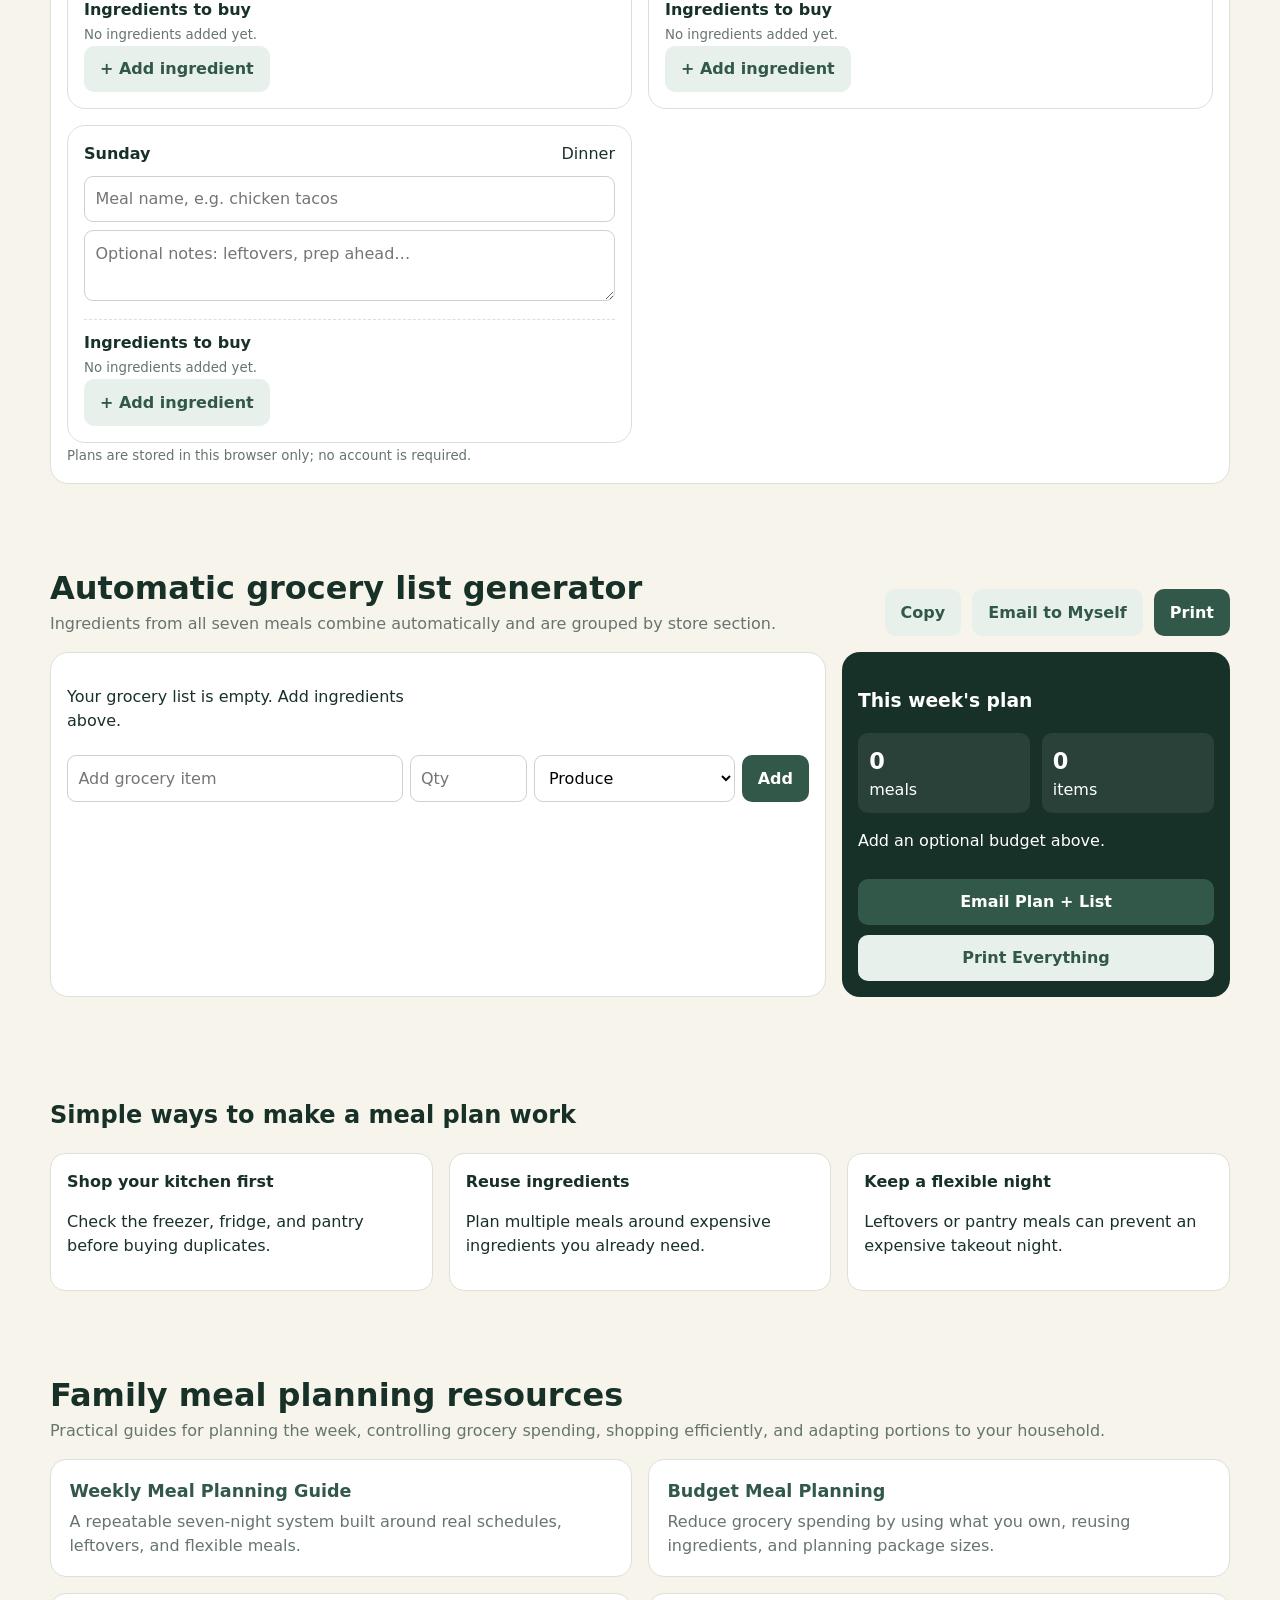
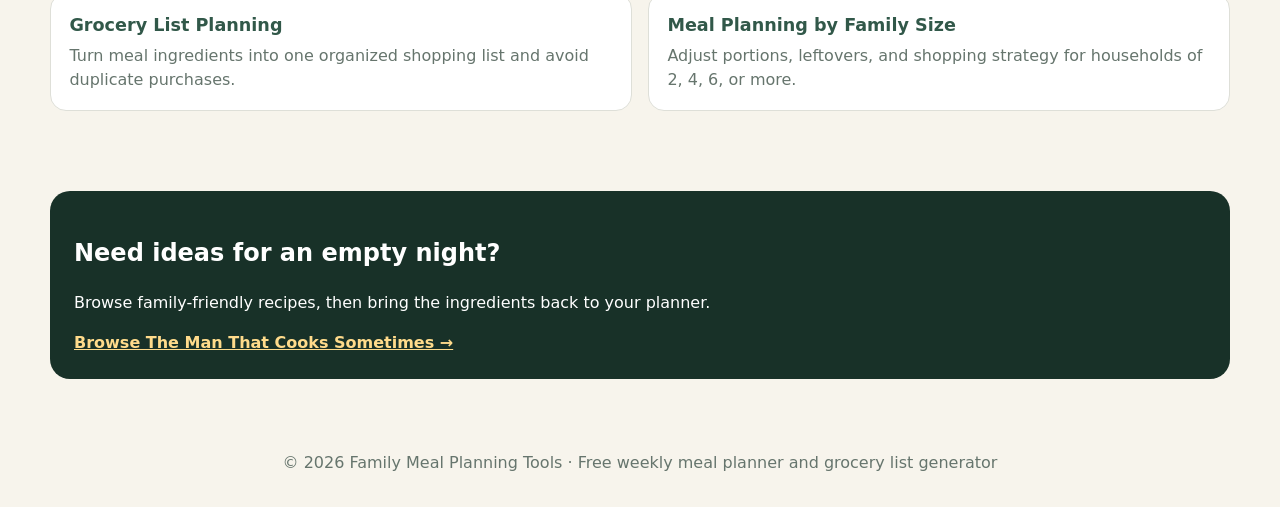
==== commit 5253a214: "Strengthen homepage SEO and add resource hub" ====
--- a/index.html
+++ b/index.html
@@ -1 +1 @@
-<!doctype html><html lang="en"><head><meta charset="utf-8"><meta name="viewport" content="width=device-width,initial-scale=1"><title>Free Family Meal Planner & Grocery List | Plan, Print & Email</title><meta name="description" content="Free interactive family meal planner that turns weekly meals into an organized grocery list you can print or email."><style>:root{--ink:#183128;--muted:#66756d;--bg:#f7f4ec;--card:#fff;--green:#315849;--lite:#e8f0eb;--line:#dedfd8}*{box-sizing:border-box}body{margin:0;font:16px system-ui,sans-serif;background:var(--bg);color:var(--ink);line-height:1.5}button,input,select,textarea{font:inherit}button{cursor:pointer}.wrap{width:min(1180px,93%);margin:auto}.topbar{background:var(--ink);color:#fff;text-align:center;padding:.65rem}.topbar a{color:#ffdb8b;font-weight:800}.nav{display:flex;justify-content:space-between;align-items:center;padding:1rem 0}.brand{font-weight:900}.btn,.btn2,.small-btn,.icon-btn{border:0;border-radius:10px;padding:.7rem 1rem;font-weight:800}.btn{background:var(--green);color:#fff}.btn2,.small-btn{background:var(--lite);color:var(--green)}.hero{padding:4rem 0 2rem}.hero h1{font-size:clamp(2.7rem,6vw,5.5rem);line-height:.95;letter-spacing:-.055em;max-width:900px;margin:.5rem 0}.hero p,.sub,small{color:var(--muted)}.actions{display:flex;gap:.7rem;flex-wrap:wrap;margin-top:1rem}section{padding:2.5rem 0}.head{display:flex;justify-content:space-between;gap:1rem;align-items:end;margin-bottom:1rem}.head h2{font-size:2rem;margin:0}.panel,.meal-card,.grocery-group{background:#fff;border:1px solid var(--line);border-radius:18px;padding:1rem}.setup{display:grid;grid-template-columns:2fr 1fr 1fr;gap:.7rem;margin-bottom:1rem}.setup label{font-size:.8rem;font-weight:800}.setup input,.meal-card input,.meal-card textarea,.ingredient-row input,.ingredient-row select,.add-row input,.add-row select{width:100%;border:1px solid #ccd2cd;border-radius:9px;padding:.65rem;background:#fff}.planner-grid{display:grid;grid-template-columns:1fr 1fr;gap:1rem}.meal-card-header{display:flex;justify-content:space-between;margin-bottom:.6rem}.meal-card textarea{min-height:65px;margin-top:.5rem}.ingredients-box{border-top:1px dashed var(--line);margin-top:.7rem;padding-top:.7rem}.ingredient-row,.add-row{display:grid;grid-template-columns:2fr .7fr 1.2fr auto;gap:.4rem;margin:.4rem 0}.icon-btn{padding:.4rem .7rem;background:#fff0f0;color:#943737}.grocery-shell{display:grid;grid-template-columns:2fr 1fr;gap:1rem}.grocery-groups{display:grid;grid-template-columns:1fr 1fr;gap:.7rem}.grocery-group h3{margin:.1rem 0}.grocery-item{display:grid;grid-template-columns:auto 1fr auto;gap:.5rem;padding:.4rem 0;border-bottom:1px solid #eee}.grocery-item.done span{text-decoration:line-through;color:#999}.summary{background:var(--ink);color:#fff;border-radius:18px;padding:1rem;align-self:start;position:sticky;top:1rem}.stats{display:flex;gap:.7rem}.stat{background:#ffffff14;padding:.7rem;border-radius:10px;flex:1}.stat strong{font-size:1.4rem;display:block}.summary button{width:100%;margin-top:.6rem}.tips{display:grid;grid-template-columns:repeat(3,1fr);gap:1rem}.tip{background:#fff;border:1px solid var(--line);border-radius:15px;padding:1rem}.cta{background:var(--ink);color:#fff;border-radius:20px;padding:1.5rem}.cta a{color:#ffdb8b;font-weight:800}footer{padding:2rem;color:var(--muted);text-align:center}@media(max-width:800px){.planner-grid,.grocery-shell,.tips{grid-template-columns:1fr}.summary{position:static}}@media(max-width:600px){.setup,.grocery-groups{grid-template-columns:1fr}.ingredient-row,.add-row{grid-template-columns:1fr 65px 1fr auto}.head{align-items:start;flex-direction:column}}@media print{.topbar,.nav,.hero,.actions,.small-btn,.icon-btn,.add-row,.head .actions,.cta,footer{display:none!important}body{background:#fff}.grocery-shell{grid-template-columns:1fr}.summary{background:#fff;color:#000;border:1px solid #aaa}.planner-grid,.grocery-groups{grid-template-columns:1fr 1fr}.meal-card{break-inside:avoid}}</style></head><body><div class="topbar">Need recipe inspiration? <a href="https://themanthatcookssometimes.blogspot.com/" target="_blank">Visit The Man That Cooks Sometimes →</a></div><div class="wrap nav"><div class="brand">Family Meal Planning Resources</div><a class="btn" href="https://themanthatcookssometimes.blogspot.com/" target="_blank">Find Recipes</a></div><header class="hero"><div class="wrap"><b>FREE INTERACTIVE TOOL</b><h1>Plan the meals. Build the list. Shop once.</h1><p>Create a full week of meals and ingredients. Your grocery list builds automatically, organizes itself by store section, saves on this device, and can be printed or emailed.</p><div class="actions"><button class="btn" onclick="document.querySelector('#planner').scrollIntoView()">Start Planning</button><button class="btn2" onclick="loadExample()">Try an Example Week</button></div></div></header><main><section id="planner"><div class="wrap"><div class="head"><div><h2>Weekly meal planner</h2><div class="sub">Add each meal and the ingredients you need to buy.</div></div><div class="actions"><button class="btn2" onclick="save(true)">Save</button><button class="btn2" onclick="window.print()">Print</button><button class="btn2" onclick="clearPlan()">Clear</button></div></div><div class="panel"><div class="setup"><label>Plan name<input id="planName" placeholder="Week of August 17"></label><label>Family size<input id="familySize" type="number" min="1" value="4"></label><label>Budget ($)<input id="budget" type="number" min="0" placeholder="150"></label></div><div id="plannerGrid" class="planner-grid"></div><small>Plans are stored in this browser only; no account is required.</small></div></div></section><section id="grocery"><div class="wrap"><div class="head"><div><h2>Smart grocery list</h2><div class="sub">Ingredients from all seven meals combine automatically.</div></div><div class="actions"><button class="btn2" onclick="copyList()">Copy</button><button class="btn2" onclick="emailList()">Email to Myself</button><button class="btn" onclick="window.print()">Print</button></div></div><div class="grocery-shell"><div class="panel"><div id="groceryGroups" class="grocery-groups"></div><div class="add-row"><input id="customItem" placeholder="Add grocery item"><input id="customQty" placeholder="Qty"><select id="customCategory"><option>Produce</option><option>Meat & Seafood</option><option>Dairy & Eggs</option><option>Bakery</option><option>Pantry</option><option>Frozen</option><option>Drinks</option><option>Household</option><option>Other</option></select><button class="btn" onclick="addCustomItem()">Add</button></div></div><aside class="summary"><h3>This week's plan</h3><div class="stats"><div class="stat"><strong id="mealCount">0</strong>meals</div><div class="stat"><strong id="itemCount">0</strong>items</div></div><p id="budgetSummary">Add an optional budget above.</p><button class="btn" onclick="emailList()">Email Plan + List</button><button class="btn2" onclick="window.print()">Print Everything</button></aside></div></div></section><section><div class="wrap"><h2>Simple ways to spend less</h2><div class="tips"><div class="tip"><b>Shop your kitchen first</b><p>Check the freezer, fridge and pantry before buying duplicates.</p></div><div class="tip"><b>Reuse ingredients</b><p>Plan multiple meals around expensive ingredients you already need.</p></div><div class="tip"><b>Keep a flexible night</b><p>Leftovers or pantry meals can prevent an expensive takeout night.</p></div></div></div></section><section><div class="wrap cta"><h2>Need ideas for an empty night?</h2><p>Browse family-friendly recipes, then bring the ingredients back to your planner.</p><a href="https://themanthatcookssometimes.blogspot.com/" target="_blank">Browse The Man That Cooks Sometimes →</a></div></section></main><footer>© 2026 Family Meal Planning Resources</footer><script src="app.js"></script></body></html>+<!doctype html><html lang="en"><head><meta charset="utf-8"><meta name="viewport" content="width=device-width,initial-scale=1"><meta name="google-site-verification" content="FaMOKSo-xGGf4vfk6Gvm9xmmU86ODAxCclplTyoy7vQ"><title>Free Family Meal Planner & Grocery List Generator | Family Meal Planning Tools</title><meta name="description" content="Plan a full week of family meals and automatically build an organized grocery list. Free 7-day meal planner with saving, printing, copying, email sharing, budget tracking, and practical meal-planning guides."><meta name="robots" content="index,follow"><link rel="canonical" href="https://familymealplanningtools.com/"><meta property="og:type" content="website"><meta property="og:site_name" content="Family Meal Planning Tools"><meta property="og:title" content="Free Family Meal Planner & Grocery List Generator"><meta property="og:description" content="Build a seven-day meal plan, enter ingredients, and automatically create an organized grocery list you can save, print, copy, or email."><meta property="og:url" content="https://familymealplanningtools.com/"><meta name="twitter:card" content="summary"><meta name="twitter:title" content="Free Family Meal Planner & Grocery List Generator"><meta name="twitter:description" content="Plan family meals and automatically create your grocery list with a free browser-based tool."><script type="application/ld+json">{"@context":"https://schema.org","@type":"WebSite","name":"Family Meal Planning Tools","alternateName":"Family Meal Planner","url":"https://familymealplanningtools.com/","description":"Free family meal planning tools and practical guides for weekly meal plans, grocery lists, budgeting, and different household sizes."}</script><style>:root{--ink:#183128;--muted:#66756d;--bg:#f7f4ec;--card:#fff;--green:#315849;--lite:#e8f0eb;--line:#dedfd8}*{box-sizing:border-box}html{scroll-behavior:smooth}body{margin:0;font:16px system-ui,sans-serif;background:var(--bg);color:var(--ink);line-height:1.5}button,input,select,textarea{font:inherit}button{cursor:pointer}.wrap{width:min(1180px,93%);margin:auto}.topbar{background:var(--ink);color:#fff;text-align:center;padding:.65rem}.topbar a{color:#ffdb8b;font-weight:800}.nav{display:flex;justify-content:space-between;align-items:center;padding:1rem 0;gap:1rem}.brand{font-weight:900}.navlinks{display:flex;gap:.8rem;align-items:center;flex-wrap:wrap}.navlinks a{font-weight:750;text-decoration:none;color:var(--green)}.btn,.btn2,.small-btn,.icon-btn{border:0;border-radius:10px;padding:.7rem 1rem;font-weight:800}.btn{background:var(--green);color:#fff}.btn2,.small-btn{background:var(--lite);color:var(--green)}.hero{padding:4rem 0 2rem}.hero h1{font-size:clamp(2.7rem,6vw,5.5rem);line-height:.95;letter-spacing:-.055em;max-width:900px;margin:.5rem 0}.hero p,.sub,small{color:var(--muted)}.actions{display:flex;gap:.7rem;flex-wrap:wrap;margin-top:1rem}section{padding:2.5rem 0}.head{display:flex;justify-content:space-between;gap:1rem;align-items:end;margin-bottom:1rem}.head h2{font-size:2rem;margin:0}.panel,.meal-card,.grocery-group{background:#fff;border:1px solid var(--line);border-radius:18px;padding:1rem}.setup{display:grid;grid-template-columns:2fr 1fr 1fr;gap:.7rem;margin-bottom:1rem}.setup label{font-size:.8rem;font-weight:800}.setup input,.meal-card input,.meal-card textarea,.ingredient-row input,.ingredient-row select,.add-row input,.add-row select{width:100%;border:1px solid #ccd2cd;border-radius:9px;padding:.65rem;background:#fff}.planner-grid{display:grid;grid-template-columns:1fr 1fr;gap:1rem}.meal-card-header{display:flex;justify-content:space-between;margin-bottom:.6rem}.meal-card textarea{min-height:65px;margin-top:.5rem}.ingredients-box{border-top:1px dashed var(--line);margin-top:.7rem;padding-top:.7rem}.ingredient-row,.add-row{display:grid;grid-template-columns:2fr .7fr 1.2fr auto;gap:.4rem;margin:.4rem 0}.icon-btn{padding:.4rem .7rem;background:#fff0f0;color:#943737}.grocery-shell{display:grid;grid-template-columns:2fr 1fr;gap:1rem}.grocery-groups{display:grid;grid-template-columns:1fr 1fr;gap:.7rem}.grocery-group h3{margin:.1rem 0}.grocery-item{display:grid;grid-template-columns:auto 1fr auto;gap:.5rem;padding:.4rem 0;border-bottom:1px solid #eee}.grocery-item.done span{text-decoration:line-through;color:#999}.summary{background:var(--ink);color:#fff;border-radius:18px;padding:1rem;align-self:start;position:sticky;top:1rem}.stats{display:flex;gap:.7rem}.stat{background:#ffffff14;padding:.7rem;border-radius:10px;flex:1}.stat strong{font-size:1.4rem;display:block}.summary button{width:100%;margin-top:.6rem}.tips{display:grid;grid-template-columns:repeat(3,1fr);gap:1rem}.tip{background:#fff;border:1px solid var(--line);border-radius:15px;padding:1rem}.resources-grid{display:grid;grid-template-columns:repeat(2,1fr);gap:1rem}.resource-card{display:block;background:#fff;border:1px solid var(--line);border-radius:16px;padding:1.15rem;text-decoration:none;color:var(--ink)}.resource-card strong{display:block;color:var(--green);font-size:1.1rem;margin-bottom:.3rem}.resource-card span{color:var(--muted)}.cta{background:var(--ink);color:#fff;border-radius:20px;padding:1.5rem}.cta a{color:#ffdb8b;font-weight:800}footer{padding:2rem;color:var(--muted);text-align:center}@media(max-width:800px){.planner-grid,.grocery-shell,.tips,.resources-grid{grid-template-columns:1fr}.summary{position:static}.navlinks{display:none}}@media(max-width:600px){.setup,.grocery-groups{grid-template-columns:1fr}.ingredient-row,.add-row{grid-template-columns:1fr 65px 1fr auto}.head{align-items:start;flex-direction:column}}@media print{.topbar,.nav,.hero,.actions,.small-btn,.icon-btn,.add-row,.head .actions,.cta,#resources,footer{display:none!important}body{background:#fff}.grocery-shell{grid-template-columns:1fr}.summary{background:#fff;color:#000;border:1px solid #aaa}.planner-grid,.grocery-groups{grid-template-columns:1fr 1fr}.meal-card{break-inside:avoid}}</style></head><body><div class="topbar">Need recipe inspiration? <a href="https://themanthatcookssometimes.blogspot.com/" target="_blank" rel="noopener">Visit The Man That Cooks Sometimes →</a></div><div class="wrap nav"><div class="brand">Family Meal Planning Tools</div><div class="navlinks"><a href="#planner">Planner</a><a href="/weekly-meal-planning-guide.html">Weekly Guide</a><a href="/budget-meal-planning.html">Budget Meals</a><a href="/grocery-list-planning.html">Grocery Lists</a><a href="/meal-planning-by-family-size.html">Family Size</a></div></div><header class="hero"><div class="wrap"><b>FREE INTERACTIVE FAMILY MEAL PLANNER</b><h1>Plan the meals. Build the list. Shop once.</h1><p>Create a seven-day family meal plan, add the ingredients for each dinner, and automatically turn them into one organized grocery list. Save the plan on your device, check items off while shopping, print it, copy it, or send it through your email app.</p><div class="actions"><button class="btn" onclick="document.querySelector('#planner').scrollIntoView()">Start Planning</button><button class="btn2" onclick="loadExample()">Try an Example Week</button></div></div></header><main><section id="planner"><div class="wrap"><div class="head"><div><h2>Weekly family meal planner</h2><div class="sub">Add each meal and the ingredients you need to buy.</div></div><div class="actions"><button class="btn2" onclick="save(true)">Save</button><button class="btn2" onclick="window.print()">Print</button><button class="btn2" onclick="clearPlan()">Clear</button></div></div><div class="panel"><div class="setup"><label>Plan name<input id="planName" placeholder="Week of August 17"></label><label>Family size<input id="familySize" type="number" min="1" value="4"></label><label>Budget ($)<input id="budget" type="number" min="0" placeholder="150"></label></div><div id="plannerGrid" class="planner-grid"></div><small>Plans are stored in this browser only; no account is required.</small></div></div></section><section id="grocery"><div class="wrap"><div class="head"><div><h2>Automatic grocery list generator</h2><div class="sub">Ingredients from all seven meals combine automatically and are grouped by store section.</div></div><div class="actions"><button class="btn2" onclick="copyList()">Copy</button><button class="btn2" onclick="emailList()">Email to Myself</button><button class="btn" onclick="window.print()">Print</button></div></div><div class="grocery-shell"><div class="panel"><div id="groceryGroups" class="grocery-groups"></div><div class="add-row"><input id="customItem" placeholder="Add grocery item"><input id="customQty" placeholder="Qty"><select id="customCategory"><option>Produce</option><option>Meat & Seafood</option><option>Dairy & Eggs</option><option>Bakery</option><option>Pantry</option><option>Frozen</option><option>Drinks</option><option>Household</option><option>Other</option></select><button class="btn" onclick="addCustomItem()">Add</button></div></div><aside class="summary"><h3>This week's plan</h3><div class="stats"><div class="stat"><strong id="mealCount">0</strong>meals</div><div class="stat"><strong id="itemCount">0</strong>items</div></div><p id="budgetSummary">Add an optional budget above.</p><button class="btn" onclick="emailList()">Email Plan + List</button><button class="btn2" onclick="window.print()">Print Everything</button></aside></div></div></section><section><div class="wrap"><h2>Simple ways to make a meal plan work</h2><div class="tips"><div class="tip"><b>Shop your kitchen first</b><p>Check the freezer, fridge, and pantry before buying duplicates.</p></div><div class="tip"><b>Reuse ingredients</b><p>Plan multiple meals around expensive ingredients you already need.</p></div><div class="tip"><b>Keep a flexible night</b><p>Leftovers or pantry meals can prevent an expensive takeout night.</p></div></div></div></section><section id="resources"><div class="wrap"><div class="head"><div><h2>Family meal planning resources</h2><div class="sub">Practical guides for planning the week, controlling grocery spending, shopping efficiently, and adapting portions to your household.</div></div></div><div class="resources-grid"><a class="resource-card" href="/weekly-meal-planning-guide.html"><strong>Weekly Meal Planning Guide</strong><span>A repeatable seven-night system built around real schedules, leftovers, and flexible meals.</span></a><a class="resource-card" href="/budget-meal-planning.html"><strong>Budget Meal Planning</strong><span>Reduce grocery spending by using what you own, reusing ingredients, and planning package sizes.</span></a><a class="resource-card" href="/grocery-list-planning.html"><strong>Grocery List Planning</strong><span>Turn meal ingredients into one organized shopping list and avoid duplicate purchases.</span></a><a class="resource-card" href="/meal-planning-by-family-size.html"><strong>Meal Planning by Family Size</strong><span>Adjust portions, leftovers, and shopping strategy for households of 2, 4, 6, or more.</span></a></div></div></section><section><div class="wrap cta"><h2>Need ideas for an empty night?</h2><p>Browse family-friendly recipes, then bring the ingredients back to your planner.</p><a href="https://themanthatcookssometimes.blogspot.com/" target="_blank" rel="noopener">Browse The Man That Cooks Sometimes →</a></div></section></main><footer>© 2026 Family Meal Planning Tools · Free weekly meal planner and grocery list generator</footer><script src="app.js"></script></body></html>
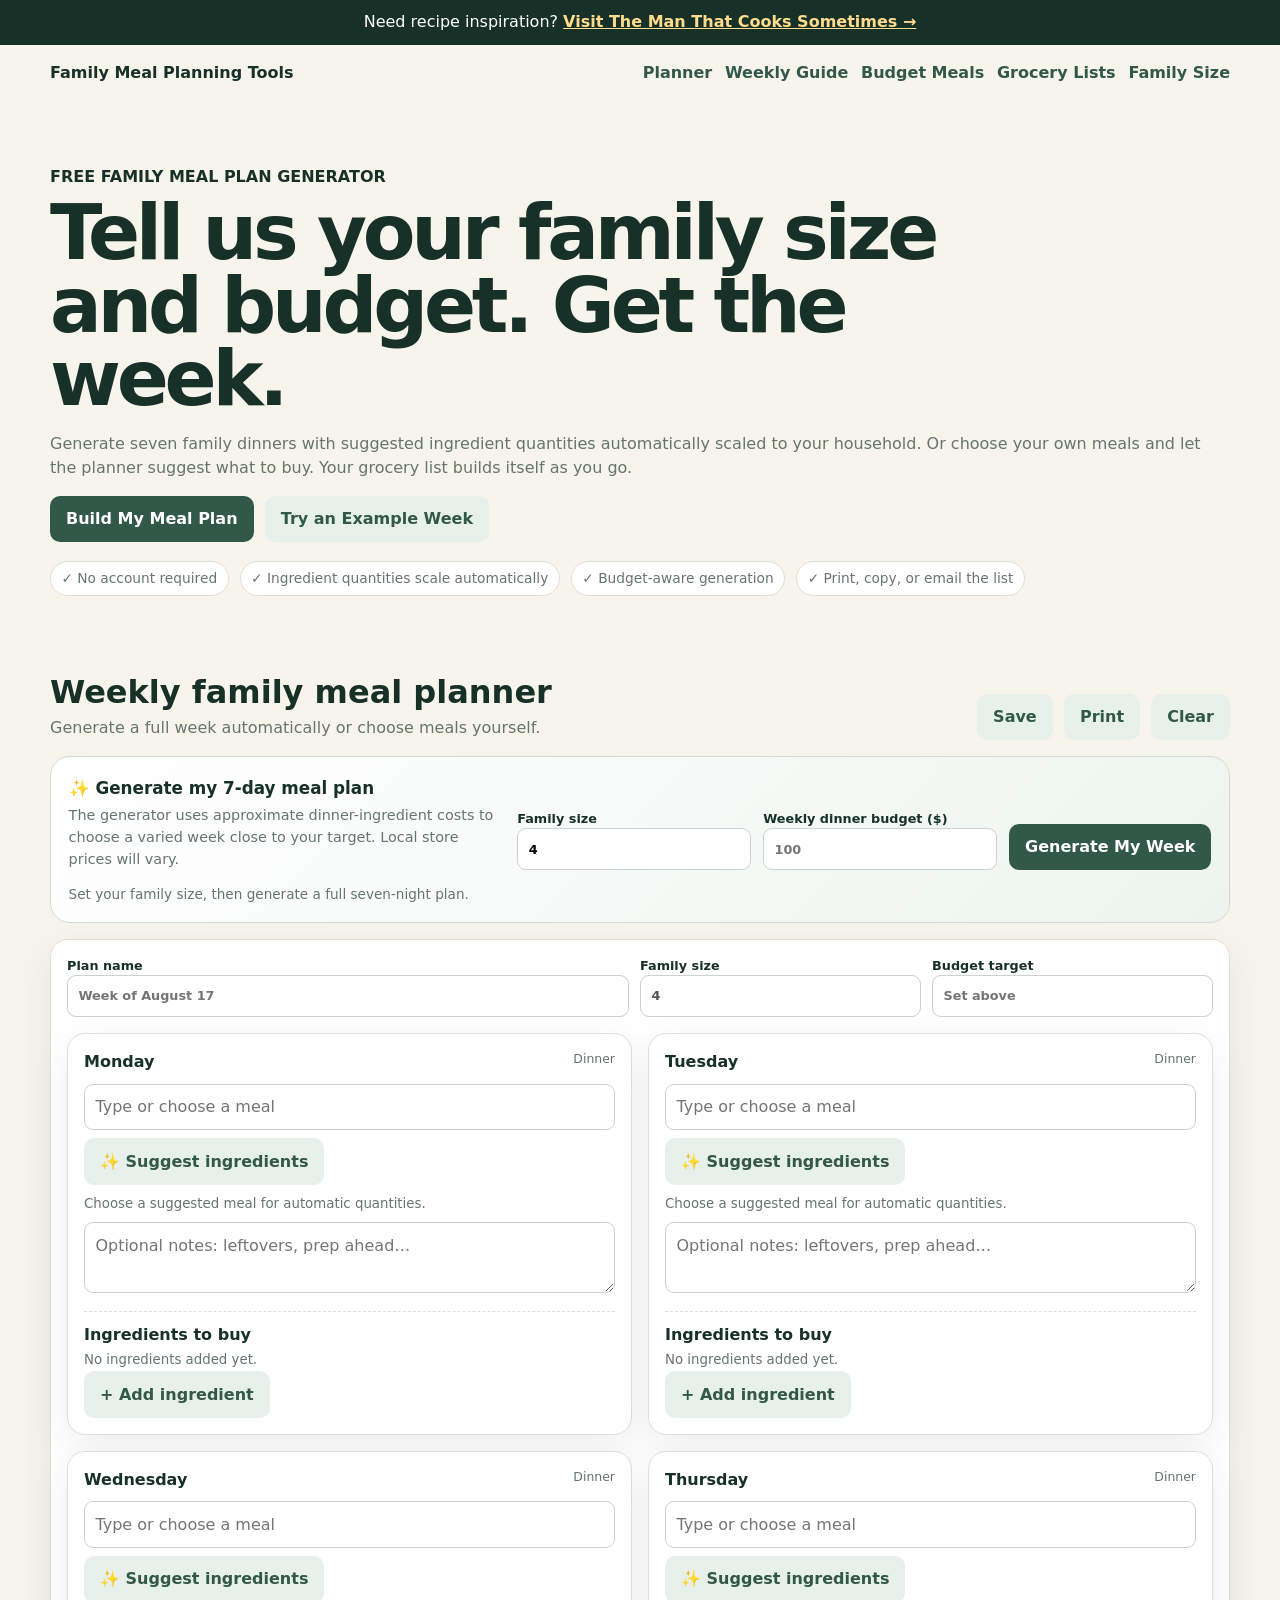
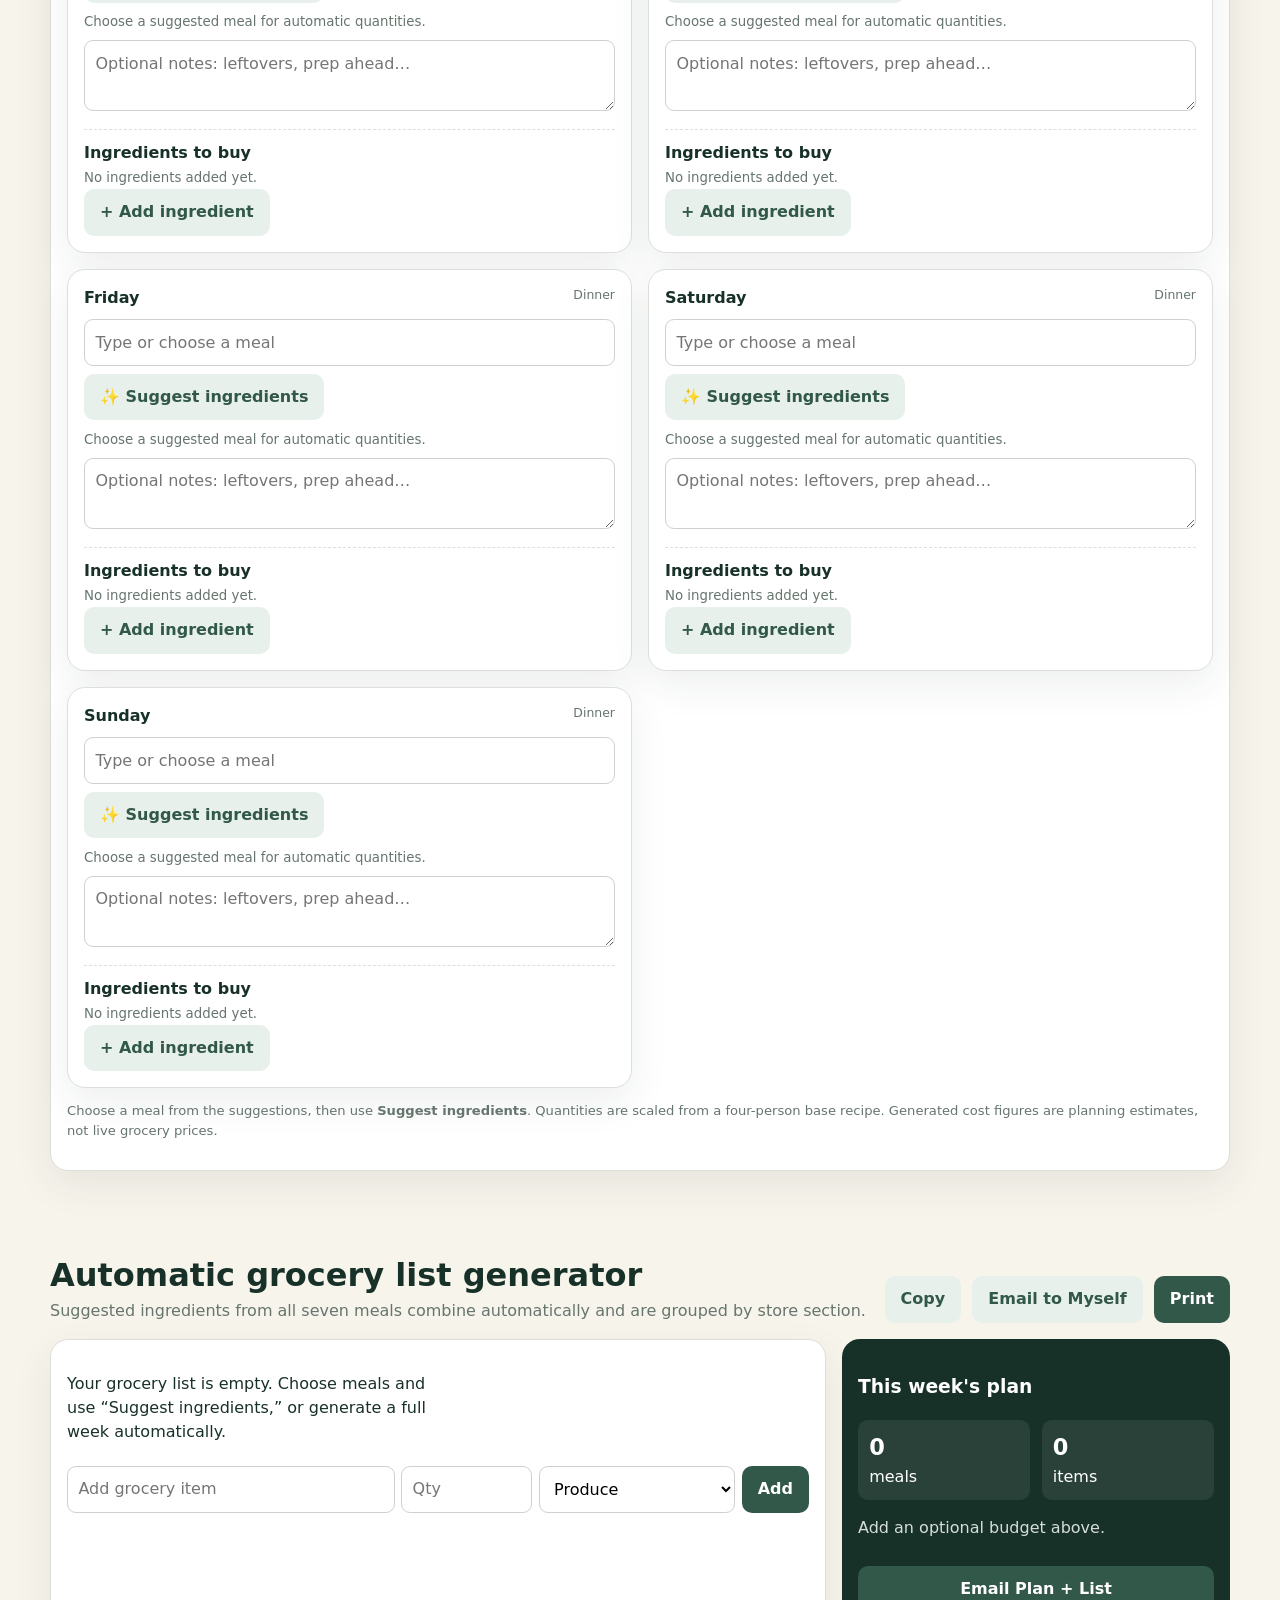
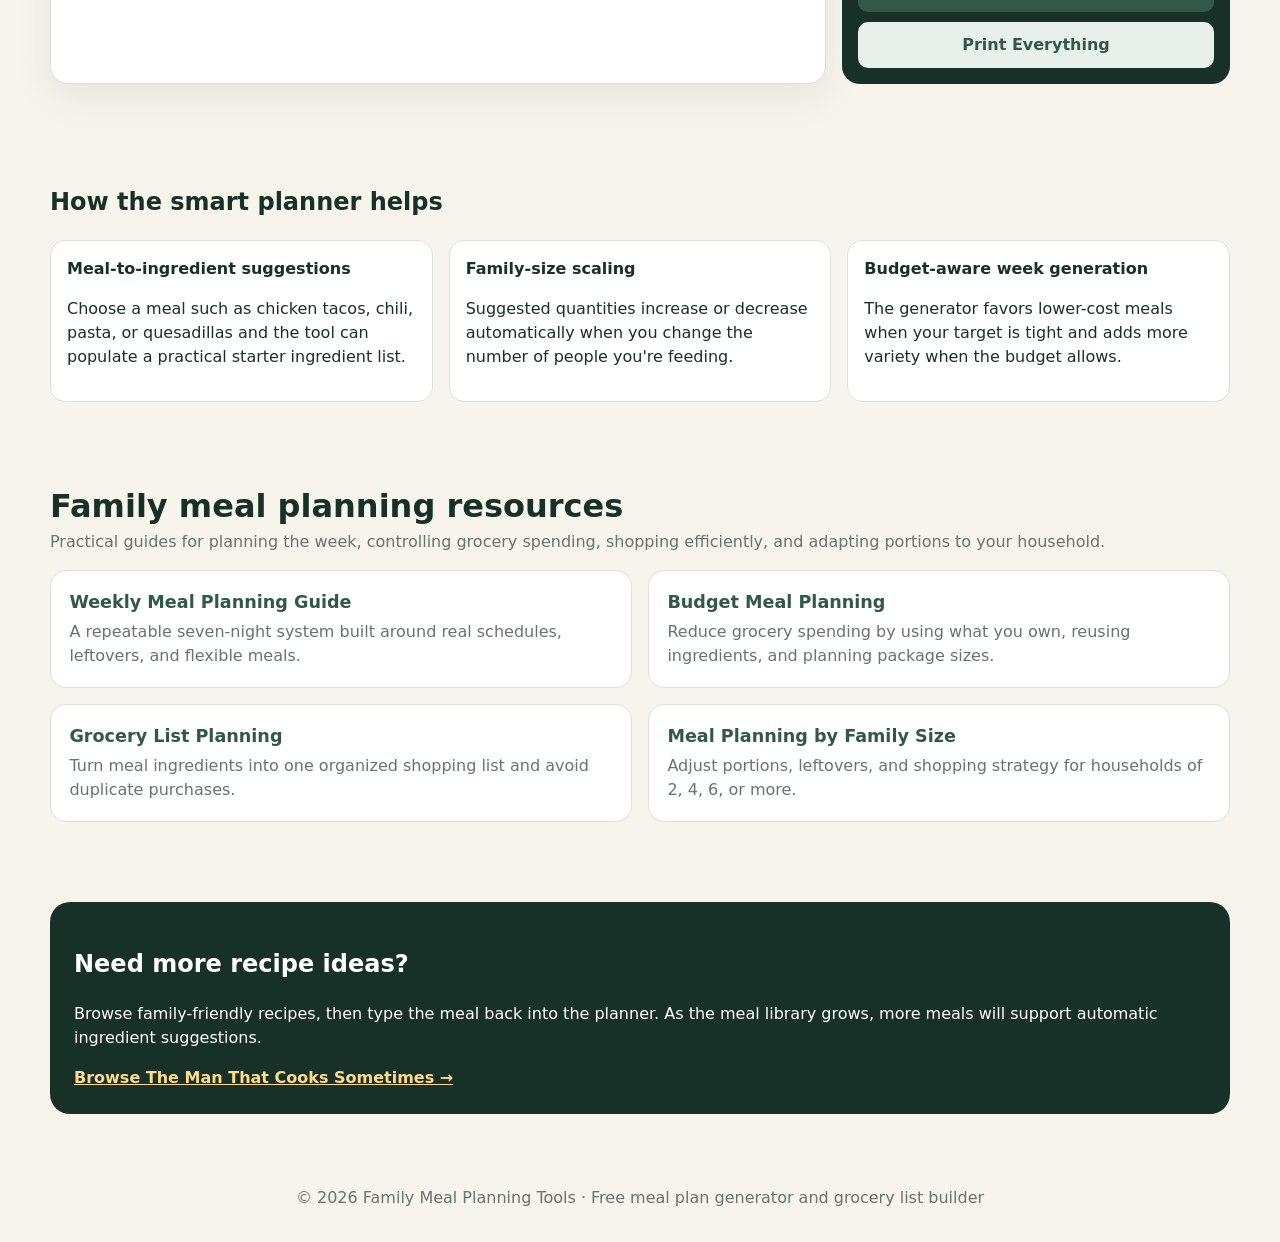
==== commit 9c704f60: "Redesign planner with smart meal generation" ====
--- a/index.html
+++ b/index.html
@@ -1 +1,34 @@
-<!doctype html><html lang="en"><head><meta charset="utf-8"><meta name="viewport" content="width=device-width,initial-scale=1"><meta name="google-site-verification" content="FaMOKSo-xGGf4vfk6Gvm9xmmU86ODAxCclplTyoy7vQ"><title>Free Family Meal Planner & Grocery List Generator | Family Meal Planning Tools</title><meta name="description" content="Plan a full week of family meals and automatically build an organized grocery list. Free 7-day meal planner with saving, printing, copying, email sharing, budget tracking, and practical meal-planning guides."><meta name="robots" content="index,follow"><link rel="canonical" href="https://familymealplanningtools.com/"><meta property="og:type" content="website"><meta property="og:site_name" content="Family Meal Planning Tools"><meta property="og:title" content="Free Family Meal Planner & Grocery List Generator"><meta property="og:description" content="Build a seven-day meal plan, enter ingredients, and automatically create an organized grocery list you can save, print, copy, or email."><meta property="og:url" content="https://familymealplanningtools.com/"><meta name="twitter:card" content="summary"><meta name="twitter:title" content="Free Family Meal Planner & Grocery List Generator"><meta name="twitter:description" content="Plan family meals and automatically create your grocery list with a free browser-based tool."><script type="application/ld+json">{"@context":"https://schema.org","@type":"WebSite","name":"Family Meal Planning Tools","alternateName":"Family Meal Planner","url":"https://familymealplanningtools.com/","description":"Free family meal planning tools and practical guides for weekly meal plans, grocery lists, budgeting, and different household sizes."}</script><style>:root{--ink:#183128;--muted:#66756d;--bg:#f7f4ec;--card:#fff;--green:#315849;--lite:#e8f0eb;--line:#dedfd8}*{box-sizing:border-box}html{scroll-behavior:smooth}body{margin:0;font:16px system-ui,sans-serif;background:var(--bg);color:var(--ink);line-height:1.5}button,input,select,textarea{font:inherit}button{cursor:pointer}.wrap{width:min(1180px,93%);margin:auto}.topbar{background:var(--ink);color:#fff;text-align:center;padding:.65rem}.topbar a{color:#ffdb8b;font-weight:800}.nav{display:flex;justify-content:space-between;align-items:center;padding:1rem 0;gap:1rem}.brand{font-weight:900}.navlinks{display:flex;gap:.8rem;align-items:center;flex-wrap:wrap}.navlinks a{font-weight:750;text-decoration:none;color:var(--green)}.btn,.btn2,.small-btn,.icon-btn{border:0;border-radius:10px;padding:.7rem 1rem;font-weight:800}.btn{background:var(--green);color:#fff}.btn2,.small-btn{background:var(--lite);color:var(--green)}.hero{padding:4rem 0 2rem}.hero h1{font-size:clamp(2.7rem,6vw,5.5rem);line-height:.95;letter-spacing:-.055em;max-width:900px;margin:.5rem 0}.hero p,.sub,small{color:var(--muted)}.actions{display:flex;gap:.7rem;flex-wrap:wrap;margin-top:1rem}section{padding:2.5rem 0}.head{display:flex;justify-content:space-between;gap:1rem;align-items:end;margin-bottom:1rem}.head h2{font-size:2rem;margin:0}.panel,.meal-card,.grocery-group{background:#fff;border:1px solid var(--line);border-radius:18px;padding:1rem}.setup{display:grid;grid-template-columns:2fr 1fr 1fr;gap:.7rem;margin-bottom:1rem}.setup label{font-size:.8rem;font-weight:800}.setup input,.meal-card input,.meal-card textarea,.ingredient-row input,.ingredient-row select,.add-row input,.add-row select{width:100%;border:1px solid #ccd2cd;border-radius:9px;padding:.65rem;background:#fff}.planner-grid{display:grid;grid-template-columns:1fr 1fr;gap:1rem}.meal-card-header{display:flex;justify-content:space-between;margin-bottom:.6rem}.meal-card textarea{min-height:65px;margin-top:.5rem}.ingredients-box{border-top:1px dashed var(--line);margin-top:.7rem;padding-top:.7rem}.ingredient-row,.add-row{display:grid;grid-template-columns:2fr .7fr 1.2fr auto;gap:.4rem;margin:.4rem 0}.icon-btn{padding:.4rem .7rem;background:#fff0f0;color:#943737}.grocery-shell{display:grid;grid-template-columns:2fr 1fr;gap:1rem}.grocery-groups{display:grid;grid-template-columns:1fr 1fr;gap:.7rem}.grocery-group h3{margin:.1rem 0}.grocery-item{display:grid;grid-template-columns:auto 1fr auto;gap:.5rem;padding:.4rem 0;border-bottom:1px solid #eee}.grocery-item.done span{text-decoration:line-through;color:#999}.summary{background:var(--ink);color:#fff;border-radius:18px;padding:1rem;align-self:start;position:sticky;top:1rem}.stats{display:flex;gap:.7rem}.stat{background:#ffffff14;padding:.7rem;border-radius:10px;flex:1}.stat strong{font-size:1.4rem;display:block}.summary button{width:100%;margin-top:.6rem}.tips{display:grid;grid-template-columns:repeat(3,1fr);gap:1rem}.tip{background:#fff;border:1px solid var(--line);border-radius:15px;padding:1rem}.resources-grid{display:grid;grid-template-columns:repeat(2,1fr);gap:1rem}.resource-card{display:block;background:#fff;border:1px solid var(--line);border-radius:16px;padding:1.15rem;text-decoration:none;color:var(--ink)}.resource-card strong{display:block;color:var(--green);font-size:1.1rem;margin-bottom:.3rem}.resource-card span{color:var(--muted)}.cta{background:var(--ink);color:#fff;border-radius:20px;padding:1.5rem}.cta a{color:#ffdb8b;font-weight:800}footer{padding:2rem;color:var(--muted);text-align:center}@media(max-width:800px){.planner-grid,.grocery-shell,.tips,.resources-grid{grid-template-columns:1fr}.summary{position:static}.navlinks{display:none}}@media(max-width:600px){.setup,.grocery-groups{grid-template-columns:1fr}.ingredient-row,.add-row{grid-template-columns:1fr 65px 1fr auto}.head{align-items:start;flex-direction:column}}@media print{.topbar,.nav,.hero,.actions,.small-btn,.icon-btn,.add-row,.head .actions,.cta,#resources,footer{display:none!important}body{background:#fff}.grocery-shell{grid-template-columns:1fr}.summary{background:#fff;color:#000;border:1px solid #aaa}.planner-grid,.grocery-groups{grid-template-columns:1fr 1fr}.meal-card{break-inside:avoid}}</style></head><body><div class="topbar">Need recipe inspiration? <a href="https://themanthatcookssometimes.blogspot.com/" target="_blank" rel="noopener">Visit The Man That Cooks Sometimes →</a></div><div class="wrap nav"><div class="brand">Family Meal Planning Tools</div><div class="navlinks"><a href="#planner">Planner</a><a href="/weekly-meal-planning-guide.html">Weekly Guide</a><a href="/budget-meal-planning.html">Budget Meals</a><a href="/grocery-list-planning.html">Grocery Lists</a><a href="/meal-planning-by-family-size.html">Family Size</a></div></div><header class="hero"><div class="wrap"><b>FREE INTERACTIVE FAMILY MEAL PLANNER</b><h1>Plan the meals. Build the list. Shop once.</h1><p>Create a seven-day family meal plan, add the ingredients for each dinner, and automatically turn them into one organized grocery list. Save the plan on your device, check items off while shopping, print it, copy it, or send it through your email app.</p><div class="actions"><button class="btn" onclick="document.querySelector('#planner').scrollIntoView()">Start Planning</button><button class="btn2" onclick="loadExample()">Try an Example Week</button></div></div></header><main><section id="planner"><div class="wrap"><div class="head"><div><h2>Weekly family meal planner</h2><div class="sub">Add each meal and the ingredients you need to buy.</div></div><div class="actions"><button class="btn2" onclick="save(true)">Save</button><button class="btn2" onclick="window.print()">Print</button><button class="btn2" onclick="clearPlan()">Clear</button></div></div><div class="panel"><div class="setup"><label>Plan name<input id="planName" placeholder="Week of August 17"></label><label>Family size<input id="familySize" type="number" min="1" value="4"></label><label>Budget ($)<input id="budget" type="number" min="0" placeholder="150"></label></div><div id="plannerGrid" class="planner-grid"></div><small>Plans are stored in this browser only; no account is required.</small></div></div></section><section id="grocery"><div class="wrap"><div class="head"><div><h2>Automatic grocery list generator</h2><div class="sub">Ingredients from all seven meals combine automatically and are grouped by store section.</div></div><div class="actions"><button class="btn2" onclick="copyList()">Copy</button><button class="btn2" onclick="emailList()">Email to Myself</button><button class="btn" onclick="window.print()">Print</button></div></div><div class="grocery-shell"><div class="panel"><div id="groceryGroups" class="grocery-groups"></div><div class="add-row"><input id="customItem" placeholder="Add grocery item"><input id="customQty" placeholder="Qty"><select id="customCategory"><option>Produce</option><option>Meat & Seafood</option><option>Dairy & Eggs</option><option>Bakery</option><option>Pantry</option><option>Frozen</option><option>Drinks</option><option>Household</option><option>Other</option></select><button class="btn" onclick="addCustomItem()">Add</button></div></div><aside class="summary"><h3>This week's plan</h3><div class="stats"><div class="stat"><strong id="mealCount">0</strong>meals</div><div class="stat"><strong id="itemCount">0</strong>items</div></div><p id="budgetSummary">Add an optional budget above.</p><button class="btn" onclick="emailList()">Email Plan + List</button><button class="btn2" onclick="window.print()">Print Everything</button></aside></div></div></section><section><div class="wrap"><h2>Simple ways to make a meal plan work</h2><div class="tips"><div class="tip"><b>Shop your kitchen first</b><p>Check the freezer, fridge, and pantry before buying duplicates.</p></div><div class="tip"><b>Reuse ingredients</b><p>Plan multiple meals around expensive ingredients you already need.</p></div><div class="tip"><b>Keep a flexible night</b><p>Leftovers or pantry meals can prevent an expensive takeout night.</p></div></div></div></section><section id="resources"><div class="wrap"><div class="head"><div><h2>Family meal planning resources</h2><div class="sub">Practical guides for planning the week, controlling grocery spending, shopping efficiently, and adapting portions to your household.</div></div></div><div class="resources-grid"><a class="resource-card" href="/weekly-meal-planning-guide.html"><strong>Weekly Meal Planning Guide</strong><span>A repeatable seven-night system built around real schedules, leftovers, and flexible meals.</span></a><a class="resource-card" href="/budget-meal-planning.html"><strong>Budget Meal Planning</strong><span>Reduce grocery spending by using what you own, reusing ingredients, and planning package sizes.</span></a><a class="resource-card" href="/grocery-list-planning.html"><strong>Grocery List Planning</strong><span>Turn meal ingredients into one organized shopping list and avoid duplicate purchases.</span></a><a class="resource-card" href="/meal-planning-by-family-size.html"><strong>Meal Planning by Family Size</strong><span>Adjust portions, leftovers, and shopping strategy for households of 2, 4, 6, or more.</span></a></div></div></section><section><div class="wrap cta"><h2>Need ideas for an empty night?</h2><p>Browse family-friendly recipes, then bring the ingredients back to your planner.</p><a href="https://themanthatcookssometimes.blogspot.com/" target="_blank" rel="noopener">Browse The Man That Cooks Sometimes →</a></div></section></main><footer>© 2026 Family Meal Planning Tools · Free weekly meal planner and grocery list generator</footer><script src="app.js"></script></body></html>+<!doctype html>
+<html lang="en">
+<head>
+  <meta charset="utf-8">
+  <meta name="viewport" content="width=device-width,initial-scale=1">
+  <meta name="google-site-verification" content="FaMOKSo-xGGf4vfk6Gvm9xmmU86ODAxCclplTyoy7vQ">
+  <title>Free Family Meal Plan Generator & Grocery List | Family Meal Planning Tools</title>
+  <meta name="description" content="Generate a 7-day family meal plan from your household size and budget, get suggested ingredient quantities automatically, and build a printable grocery list. Free meal planning tool with saving, email sharing, and practical guides.">
+  <meta name="robots" content="index,follow">
+  <link rel="canonical" href="https://familymealplanningtools.com/">
+  <meta property="og:type" content="website"><meta property="og:site_name" content="Family Meal Planning Tools"><meta property="og:title" content="Free Family Meal Plan Generator & Grocery List"><meta property="og:description" content="Set your family size and budget to generate seven dinners with suggested ingredient quantities and one organized grocery list."><meta property="og:url" content="https://familymealplanningtools.com/">
+  <meta name="twitter:card" content="summary"><meta name="twitter:title" content="Free Family Meal Plan Generator & Grocery List"><meta name="twitter:description" content="Generate a weekly meal plan, suggested quantities, and a grocery list based on family size and budget.">
+  <script type="application/ld+json">{"@context":"https://schema.org","@graph":[{"@type":"WebSite","name":"Family Meal Planning Tools","url":"https://familymealplanningtools.com/","description":"Free family meal planning tools and guides for weekly meal plans, grocery lists, budgeting, and different household sizes."},{"@type":"WebApplication","name":"Family Meal Plan Generator","url":"https://familymealplanningtools.com/","applicationCategory":"LifestyleApplication","operatingSystem":"Any","isAccessibleForFree":true,"description":"A browser-based family meal planner that generates seven dinners and suggested grocery quantities based on family size and budget."}]}</script>
+  <style>:root{--ink:#183128;--muted:#66756d;--bg:#f7f4ec;--card:#fff;--green:#315849;--green2:#24473a;--lite:#e8f0eb;--line:#dedfd8;--gold:#ffdb8b;--warn:#8b5a16;--shadow:0 14px 38px rgba(24,49,40,.08)}*{box-sizing:border-box}html{scroll-behavior:smooth}body{margin:0;font:16px system-ui,-apple-system,BlinkMacSystemFont,"Segoe UI",sans-serif;background:var(--bg);color:var(--ink);line-height:1.5}button,input,select,textarea{font:inherit}button{cursor:pointer}a{color:inherit}.wrap{width:min(1180px,93%);margin:auto}.topbar{background:var(--ink);color:#fff;text-align:center;padding:.65rem}.topbar a{color:var(--gold);font-weight:800}.nav{display:flex;justify-content:space-between;align-items:center;padding:1rem 0;gap:1rem}.brand{font-weight:900}.navlinks{display:flex;gap:.8rem;align-items:center;flex-wrap:wrap}.navlinks a{font-weight:750;text-decoration:none;color:var(--green)}.btn,.btn2,.small-btn,.icon-btn{border:0;border-radius:10px;padding:.7rem 1rem;font-weight:800}.btn{background:var(--green);color:#fff}.btn:hover{background:var(--green2)}.btn2,.small-btn{background:var(--lite);color:var(--green)}.hero{padding:4rem 0 2rem}.hero h1{font-size:clamp(2.7rem,6vw,5.5rem);line-height:.95;letter-spacing:-.055em;max-width:950px;margin:.5rem 0}.hero p,.sub,small{color:var(--muted)}.actions{display:flex;gap:.7rem;flex-wrap:wrap;margin-top:1rem}.trust{display:flex;gap:.7rem;flex-wrap:wrap;margin-top:1.2rem}.trust span{background:#fff;border:1px solid var(--line);border-radius:999px;padding:.38rem .65rem;color:var(--muted);font-size:.86rem}section{padding:2.5rem 0}.head{display:flex;justify-content:space-between;gap:1rem;align-items:end;margin-bottom:1rem}.head h2{font-size:2rem;margin:0}.panel,.meal-card,.grocery-group{background:#fff;border:1px solid var(--line);border-radius:18px;padding:1rem;box-shadow:var(--shadow)}.generator{display:grid;grid-template-columns:1.4fr .75fr .75fr auto;gap:.75rem;align-items:end;background:linear-gradient(135deg,#fff,#edf4ef);border:1px solid #cfdcd4;border-radius:20px;padding:1.1rem;margin-bottom:1rem}.generator label,.setup label{font-size:.8rem;font-weight:800}.generator input,.setup input,.meal-card input,.meal-card textarea,.ingredient-row input,.ingredient-row select,.add-row input,.add-row select{width:100%;border:1px solid #ccd2cd;border-radius:9px;padding:.65rem;background:#fff}.generator-copy h3{margin:.1rem 0 .25rem;font-size:1.05rem}.generator-copy p{margin:0;color:var(--muted);font-size:.9rem}.generator-status{grid-column:1/-1;margin:.1rem 0 0;color:var(--muted);font-size:.85rem}.setup{display:grid;grid-template-columns:2fr 1fr 1fr;gap:.7rem;margin-bottom:1rem}.planner-grid{display:grid;grid-template-columns:1fr 1fr;gap:1rem}.meal-card-header{display:flex;justify-content:space-between;gap:.5rem;margin-bottom:.6rem}.meal-card-header span{font-size:.78rem;color:var(--muted)}.meal-card textarea{min-height:65px;margin-top:.5rem}.meal-assist-row{display:flex;gap:.6rem;align-items:center;justify-content:space-between;flex-wrap:wrap}.meal-assist-row .small-btn{margin-top:.5rem}.ingredients-box{border-top:1px dashed var(--line);margin-top:.7rem;padding-top:.7rem}.ingredient-row,.add-row{display:grid;grid-template-columns:2fr .8fr 1.2fr auto;gap:.4rem;margin:.4rem 0}.icon-btn{padding:.4rem .7rem;background:#fff0f0;color:#943737}.grocery-shell{display:grid;grid-template-columns:2fr 1fr;gap:1rem}.grocery-groups{display:grid;grid-template-columns:1fr 1fr;gap:.7rem}.grocery-group h3{margin:.1rem 0}.grocery-item{display:grid;grid-template-columns:auto 1fr auto;gap:.5rem;padding:.4rem 0;border-bottom:1px solid #eee}.grocery-item.done span{text-decoration:line-through;color:#999}.summary{background:var(--ink);color:#fff;border-radius:18px;padding:1rem;align-self:start;position:sticky;top:1rem}.summary small,.summary p{color:#d5ded9}.stats{display:flex;gap:.7rem}.stat{background:#ffffff14;padding:.7rem;border-radius:10px;flex:1}.stat strong{font-size:1.4rem;display:block}.summary button{width:100%;margin-top:.6rem}.tips{display:grid;grid-template-columns:repeat(3,1fr);gap:1rem}.tip{background:#fff;border:1px solid var(--line);border-radius:15px;padding:1rem}.resources-grid{display:grid;grid-template-columns:repeat(2,1fr);gap:1rem}.resource-card{display:block;background:#fff;border:1px solid var(--line);border-radius:16px;padding:1.15rem;text-decoration:none;color:var(--ink)}.resource-card strong{display:block;color:var(--green);font-size:1.1rem;margin-bottom:.3rem}.resource-card span{color:var(--muted)}.notice{font-size:.82rem;color:var(--muted);margin-top:.8rem}.cta{background:var(--ink);color:#fff;border-radius:20px;padding:1.5rem}.cta a{color:var(--gold);font-weight:800}.planner-toast{position:fixed;left:50%;bottom:22px;transform:translate(-50%,20px);opacity:0;pointer-events:none;background:var(--ink);color:#fff;padding:.8rem 1rem;border-radius:12px;box-shadow:0 8px 30px #0003;z-index:999;transition:.2s}.planner-toast.warn{background:var(--warn)}.planner-toast.show{opacity:1;transform:translate(-50%,0)}footer{padding:2rem;color:var(--muted);text-align:center}@media(max-width:900px){.generator{grid-template-columns:1fr 1fr}.generator-copy{grid-column:1/-1}.planner-grid,.grocery-shell,.tips,.resources-grid{grid-template-columns:1fr}.summary{position:static}.navlinks{display:none}}@media(max-width:600px){.generator,.setup,.grocery-groups{grid-template-columns:1fr}.ingredient-row,.add-row{grid-template-columns:1fr 70px 1fr auto}.head{align-items:start;flex-direction:column}.hero{padding-top:2.5rem}}@media print{.topbar,.nav,.hero,.actions,.generator,.small-btn,.icon-btn,.add-row,.head .actions,.cta,#resources,footer,.planner-toast{display:none!important}body{background:#fff}.panel,.meal-card,.grocery-group{box-shadow:none}.grocery-shell{grid-template-columns:1fr}.summary{background:#fff;color:#000;border:1px solid #aaa}.summary p,.summary small{color:#333}.planner-grid,.grocery-groups{grid-template-columns:1fr 1fr}.meal-card{break-inside:avoid}}</style>
+</head>
+<body>
+  <div class="topbar">Need recipe inspiration? <a href="https://themanthatcookssometimes.blogspot.com/" target="_blank" rel="noopener">Visit The Man That Cooks Sometimes →</a></div>
+  <div class="wrap nav"><div class="brand">Family Meal Planning Tools</div><div class="navlinks"><a href="#planner">Planner</a><a href="/weekly-meal-planning-guide.html">Weekly Guide</a><a href="/budget-meal-planning.html">Budget Meals</a><a href="/grocery-list-planning.html">Grocery Lists</a><a href="/meal-planning-by-family-size.html">Family Size</a></div></div>
+  <header class="hero"><div class="wrap"><b>FREE FAMILY MEAL PLAN GENERATOR</b><h1>Tell us your family size and budget. Get the week.</h1><p>Generate seven family dinners with suggested ingredient quantities automatically scaled to your household. Or choose your own meals and let the planner suggest what to buy. Your grocery list builds itself as you go.</p><div class="actions"><button class="btn" onclick="document.querySelector('#planner').scrollIntoView()">Build My Meal Plan</button><button class="btn2" onclick="loadExample()">Try an Example Week</button></div><div class="trust"><span>✓ No account required</span><span>✓ Ingredient quantities scale automatically</span><span>✓ Budget-aware generation</span><span>✓ Print, copy, or email the list</span></div></div></header>
+  <main>
+    <section id="planner"><div class="wrap"><div class="head"><div><h2>Weekly family meal planner</h2><div class="sub">Generate a full week automatically or choose meals yourself.</div></div><div class="actions"><button class="btn2" onclick="save(true)">Save</button><button class="btn2" onclick="window.print()">Print</button><button class="btn2" onclick="clearPlan()">Clear</button></div></div>
+      <div class="generator"><div class="generator-copy"><h3>✨ Generate my 7-day meal plan</h3><p>The generator uses approximate dinner-ingredient costs to choose a varied week close to your target. Local store prices will vary.</p></div><label>Family size<input id="familySize" type="number" min="1" max="20" value="4"></label><label>Weekly dinner budget ($)<input id="budget" type="number" min="0" step="5" placeholder="100"></label><button class="btn" onclick="generateMealPlan()">Generate My Week</button><div id="generatorStatus" class="generator-status"></div></div>
+      <div class="panel"><div class="setup"><label>Plan name<input id="planName" placeholder="Week of August 17"></label><label>Family size<input id="familySizeMirror" type="number" min="1" value="4" disabled title="Change family size above"></label><label>Budget target<input id="budgetMirror" placeholder="Set above" disabled></label></div><div id="plannerGrid" class="planner-grid"></div><p class="notice">Choose a meal from the suggestions, then use <strong>Suggest ingredients</strong>. Quantities are scaled from a four-person base recipe. Generated cost figures are planning estimates, not live grocery prices.</p></div>
+    </div></section>
+    <section id="grocery"><div class="wrap"><div class="head"><div><h2>Automatic grocery list generator</h2><div class="sub">Suggested ingredients from all seven meals combine automatically and are grouped by store section.</div></div><div class="actions"><button class="btn2" onclick="copyList()">Copy</button><button class="btn2" onclick="emailList()">Email to Myself</button><button class="btn" onclick="window.print()">Print</button></div></div><div class="grocery-shell"><div class="panel"><div id="groceryGroups" class="grocery-groups"></div><div class="add-row"><input id="customItem" placeholder="Add grocery item"><input id="customQty" placeholder="Qty"><select id="customCategory"><option>Produce</option><option>Meat & Seafood</option><option>Dairy & Eggs</option><option>Bakery</option><option>Pantry</option><option>Frozen</option><option>Drinks</option><option>Household</option><option>Other</option></select><button class="btn" onclick="addCustomItem()">Add</button></div></div><aside class="summary"><h3>This week's plan</h3><div class="stats"><div class="stat"><strong id="mealCount">0</strong>meals</div><div class="stat"><strong id="itemCount">0</strong>items</div></div><p id="budgetSummary">Add an optional budget above.</p><button class="btn" onclick="emailList()">Email Plan + List</button><button class="btn2" onclick="window.print()">Print Everything</button></aside></div></div></section>
+    <section><div class="wrap"><h2>How the smart planner helps</h2><div class="tips"><div class="tip"><b>Meal-to-ingredient suggestions</b><p>Choose a meal such as chicken tacos, chili, pasta, or quesadillas and the tool can populate a practical starter ingredient list.</p></div><div class="tip"><b>Family-size scaling</b><p>Suggested quantities increase or decrease automatically when you change the number of people you're feeding.</p></div><div class="tip"><b>Budget-aware week generation</b><p>The generator favors lower-cost meals when your target is tight and adds more variety when the budget allows.</p></div></div></div></section>
+    <section id="resources"><div class="wrap"><div class="head"><div><h2>Family meal planning resources</h2><div class="sub">Practical guides for planning the week, controlling grocery spending, shopping efficiently, and adapting portions to your household.</div></div></div><div class="resources-grid"><a class="resource-card" href="/weekly-meal-planning-guide.html"><strong>Weekly Meal Planning Guide</strong><span>A repeatable seven-night system built around real schedules, leftovers, and flexible meals.</span></a><a class="resource-card" href="/budget-meal-planning.html"><strong>Budget Meal Planning</strong><span>Reduce grocery spending by using what you own, reusing ingredients, and planning package sizes.</span></a><a class="resource-card" href="/grocery-list-planning.html"><strong>Grocery List Planning</strong><span>Turn meal ingredients into one organized shopping list and avoid duplicate purchases.</span></a><a class="resource-card" href="/meal-planning-by-family-size.html"><strong>Meal Planning by Family Size</strong><span>Adjust portions, leftovers, and shopping strategy for households of 2, 4, 6, or more.</span></a></div></div></section>
+    <section><div class="wrap cta"><h2>Need more recipe ideas?</h2><p>Browse family-friendly recipes, then type the meal back into the planner. As the meal library grows, more meals will support automatic ingredient suggestions.</p><a href="https://themanthatcookssometimes.blogspot.com/" target="_blank" rel="noopener">Browse The Man That Cooks Sometimes →</a></div></section>
+  </main>
+  <footer>© 2026 Family Meal Planning Tools · Free meal plan generator and grocery list builder</footer>
+  <script src="app.js"></script>
+  <script>const fs=document.getElementById('familySize'),fm=document.getElementById('familySizeMirror'),b=document.getElementById('budget'),bm=document.getElementById('budgetMirror');function mirrorSetup(){fm.value=fs.value;bm.value=b.value?('$'+b.value):''}fs.addEventListener('input',mirrorSetup);b.addEventListener('input',mirrorSetup);mirrorSetup();</script>
+</body>
+</html>
